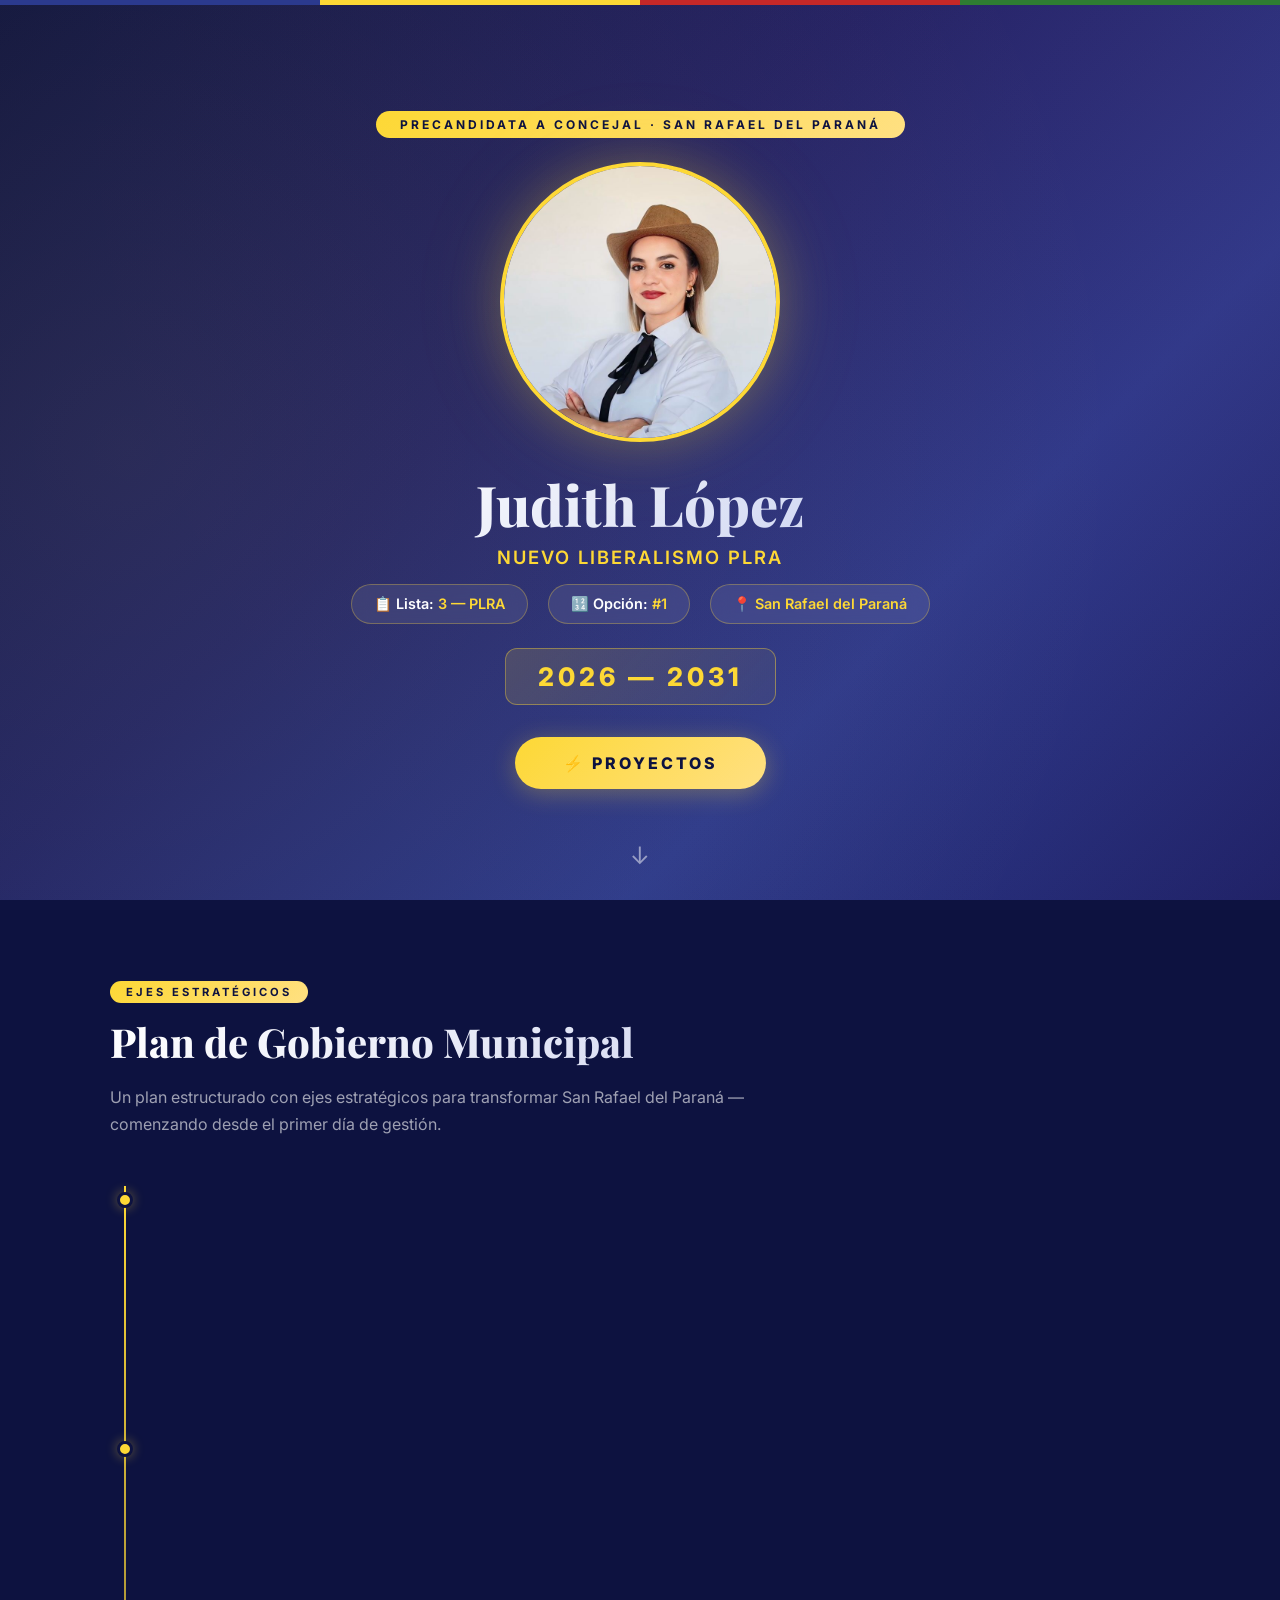
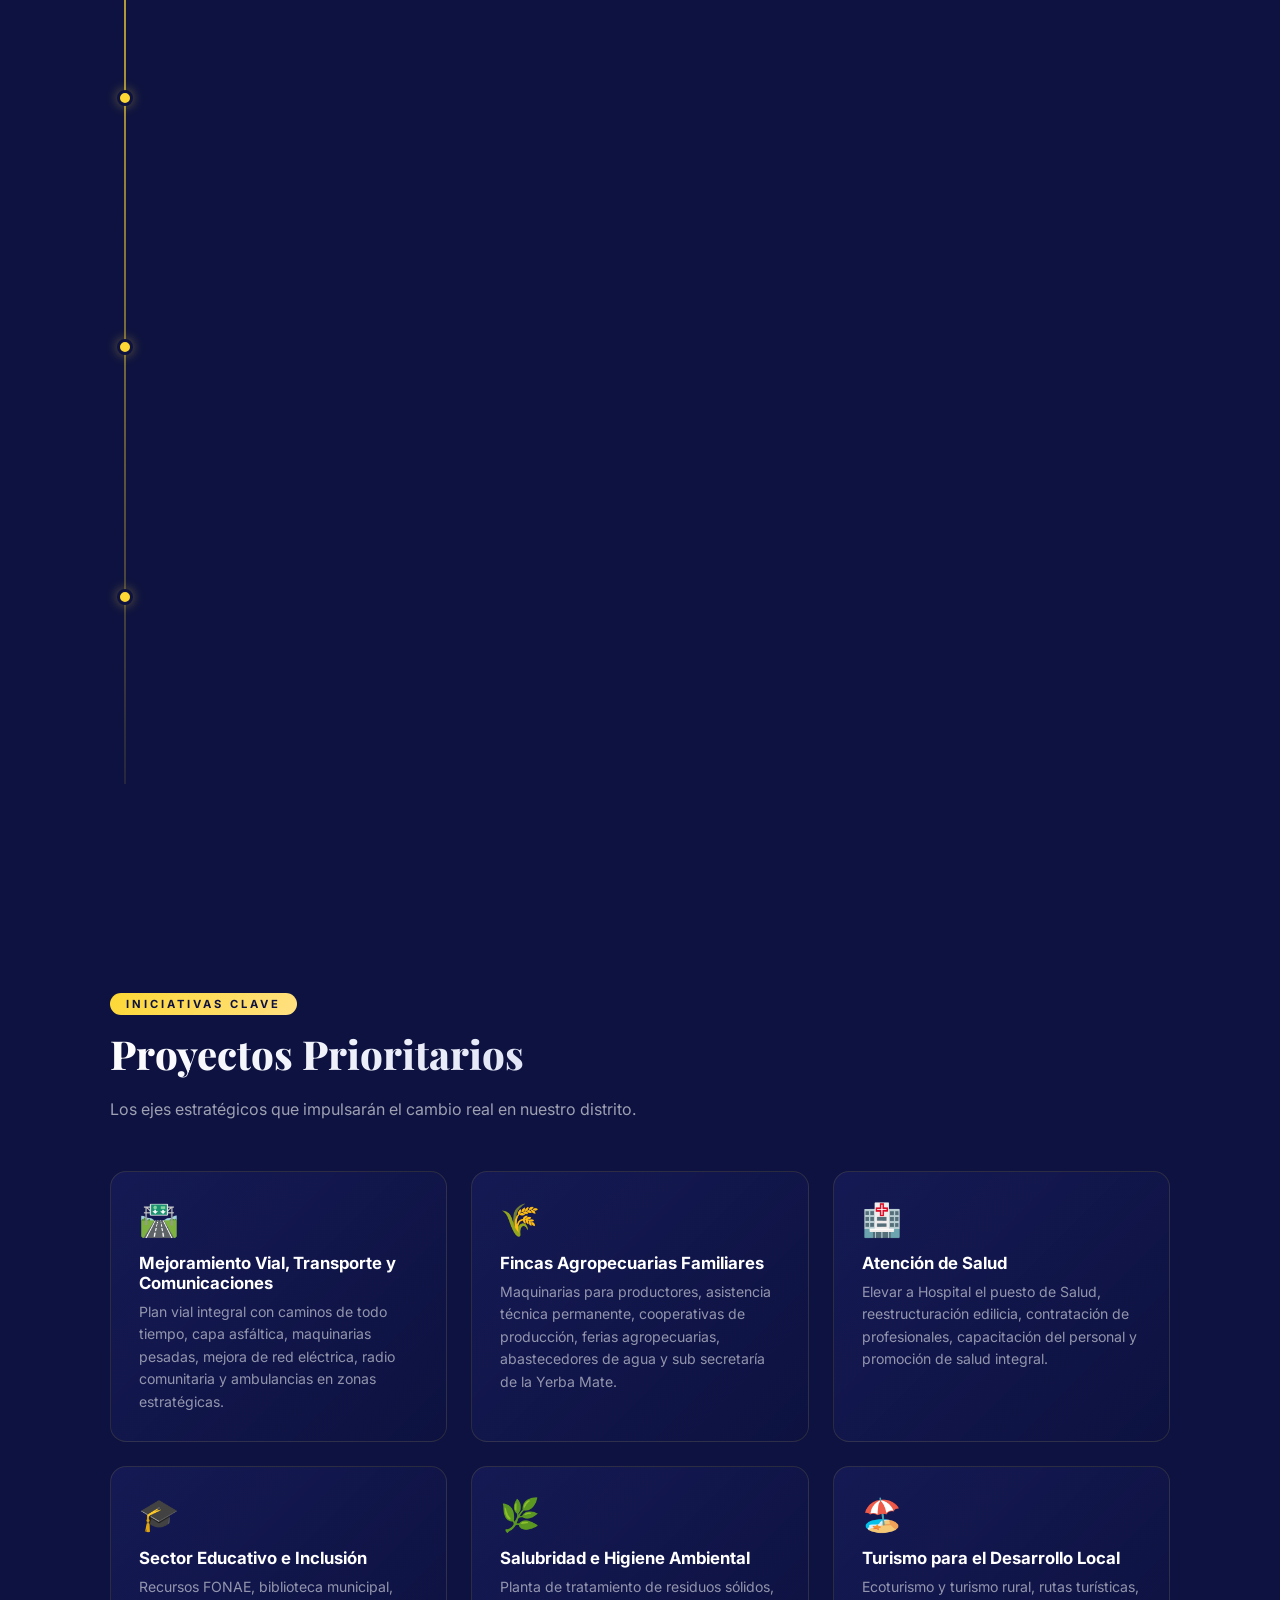
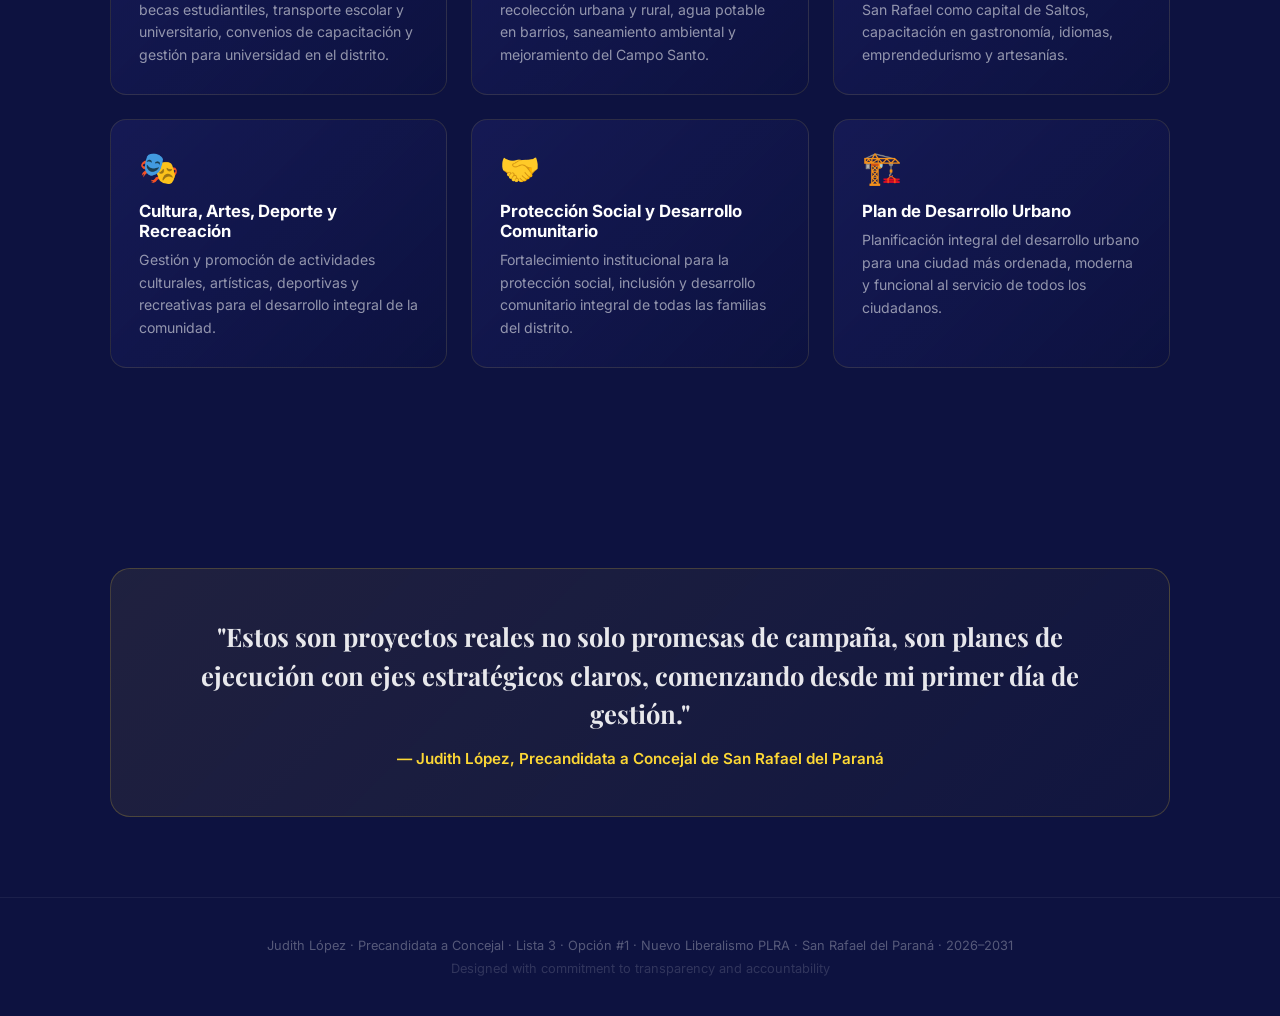
==== index.html @ f27b0828 "fix: Fix descriptions" ====
<!DOCTYPE html>
<html lang="en">
<head>
<meta charset="UTF-8">
<meta name="viewport" content="width=device-width, initial-scale=1.0">
<title>Judith López — Candidata a Concejal de San Rafael del Paraná 2026–2031</title>
<link rel="icon" href="favicon/favicon.ico" type="image/x-icon">
<link rel="stylesheet" href="styles.css">
</head>
<body>

  <!-- HERO -->
  <section class="hero">
    <div class="party-stripe"></div>
    <div class="hero-content">
      <div class="badge">Precandidata a Concejal · San Rafael del Paraná</div>
      <div class="candidate-photo"><img src="judith.jpeg" alt="Judith López"></div>
      <h1 class="candidate-name">Judith López</h1>
      <p class="candidate-role">Nuevo Liberalismo PLRA</p>

      <div class="candidate-info">
        <div class="info-chip">📋 Lista: <span>3 — PLRA</span></div>
        <div class="info-chip">🔢 Opción: <span>#1</span></div>
        <div class="info-chip">📍 <span>San Rafael del Paraná</span></div>
      </div>

      <div class="period-badge">2026 — 2031</div>
      <br>
      <a href="#projects" class="projects-btn">⚡ Proyectos</a>
    </div>
    <div class="scroll-hint">↓</div>
  </section>

  <!-- EJES ESTRATÉGICOS -->
  <section class="section" id="projects">
    <span class="section-label">Ejes Estratégicos</span>
    <h2 class="section-title">Plan de Gobierno Municipal</h2>
    <p class="section-desc">Un plan estructurado con ejes estratégicos para transformar San Rafael del Paraná — comenzando desde el primer día de gestión.</p>

    <div class="timeline">
      <!-- Eje 1 -->
      <div class="phase">
        <div class="phase-dot"></div>
        <div class="phase-card">
          <div class="phase-header">
            <div class="phase-number">01</div>
            <div class="phase-title">Infraestructura Vial y Desarrollo Urbano</div>
            <span class="phase-period">Eje 1</span>
          </div>
          <p class="phase-desc">Plan vial integral con mapeo y tramos estratégicos: caminos de todo tiempo (enripiado, empedrado y asfaltado), mantenimiento continuo y permanente. Fortalecimiento de la Dirección de Obras Públicas con maquinarias pesadas y equipamientos.</p>
          <div class="phase-projects">
            <span class="project-tag">Plan Vial</span>
            <span class="project-tag">Capa Asfáltica</span>
            <span class="project-tag">Maquinarias Pesadas</span>
            <span class="project-tag">Red Eléctrica</span>
            <span class="project-tag">Radio Comunitaria</span>
            <span class="project-tag">Ambulancias</span>
          </div>
        </div>
      </div>

      <!-- Eje 2 -->
      <div class="phase">
        <div class="phase-dot"></div>
        <div class="phase-card">
          <div class="phase-header">
            <div class="phase-number">02</div>
            <div class="phase-title">Desarrollo Agropecuario Familiar</div>
            <span class="phase-period">Eje 2</span>
          </div>
          <p class="phase-desc">Fortalecimiento de fincas agropecuarias familiares con asistencia técnica permanente por zonas, provisión de herramientas, semillas e insumos. Conformación de cooperativas de producción y comercialización de productos locales.</p>
          <div class="phase-projects">
            <span class="project-tag">Maquinarias Agrícolas</span>
            <span class="project-tag">Asistencia Técnica</span>
            <span class="project-tag">Cooperativas</span>
            <span class="project-tag">Ferias Agropecuarias</span>
            <span class="project-tag">Abastecedores de Agua</span>
            <span class="project-tag">Yerba Mate</span>
          </div>
        </div>
      </div>

      <!-- Eje 3 -->
      <div class="phase">
        <div class="phase-dot"></div>
        <div class="phase-card">
          <div class="phase-header">
            <div class="phase-number">03</div>
            <div class="phase-title">Salud y Saneamiento Ambiental</div>
            <span class="phase-period">Eje 3</span>
          </div>
          <p class="phase-desc">Elevar a categoría de Hospital el puesto de Salud, reestructuración edilicia, contratación de profesionales. Planta de tratamiento de residuos sólidos, recolección urbana y rural, agua potable en barrios y saneamiento ambiental integral.</p>
          <div class="phase-projects">
            <span class="project-tag">Hospital Distrital</span>
            <span class="project-tag">Profesionales de Salud</span>
            <span class="project-tag">Planta de Residuos</span>
            <span class="project-tag">Agua Potable</span>
            <span class="project-tag">Recolección de Residuos</span>
            <span class="project-tag">Campo Santo</span>
          </div>
        </div>
      </div>

      <!-- Eje 4 -->
      <div class="phase">
        <div class="phase-dot"></div>
        <div class="phase-card">
          <div class="phase-header">
            <div class="phase-number">04</div>
            <div class="phase-title">Educación, Cultura y Deporte</div>
            <span class="phase-period">Eje 4</span>
          </div>
          <p class="phase-desc">Optimización de recursos FONAE, creación de la primera Biblioteca Municipal, becas estudiantiles, transporte escolar y universitario. Gestión para apertura de universidad en el distrito. Promoción de cultura, artes, deporte y recreación.</p>
          <div class="phase-projects">
            <span class="project-tag">Biblioteca Municipal</span>
            <span class="project-tag">Becas Estudiantiles</span>
            <span class="project-tag">Universidad</span>
            <span class="project-tag">Transporte Escolar</span>
            <span class="project-tag">Olimpiadas</span>
            <span class="project-tag">Capacitación Docente</span>
          </div>
        </div>
      </div>

      <!-- Eje 5 -->
      <div class="phase">
        <div class="phase-dot"></div>
        <div class="phase-card">
          <div class="phase-header">
            <div class="phase-number">05</div>
            <div class="phase-title">Turismo y Protección Social</div>
            <span class="phase-period">Eje 5</span>
          </div>
          <p class="phase-desc">Promoción del ecoturismo y turismo rural, rutas turísticas distritales, declaración de San Rafael del Paraná como capital de Saltos. Fortalecimiento institucional para la protección social y el desarrollo comunitario integral.</p>
          <div class="phase-projects">
            <span class="project-tag">Ecoturismo</span>
            <span class="project-tag">Rutas Turísticas</span>
            <span class="project-tag">Capital de Saltos</span>
            <span class="project-tag">Emprendedurismo</span>
            <span class="project-tag">Protección Social</span>
            <span class="project-tag">Desarrollo Comunitario</span>
          </div>
        </div>
      </div>
    </div>
  </section>

  <!-- PROYECTOS PRIORITARIOS -->
  <section class="section">
    <span class="section-label">Iniciativas Clave</span>
    <h2 class="section-title">Proyectos Prioritarios</h2>
    <p class="section-desc">Los ejes estratégicos que impulsarán el cambio real en nuestro distrito.</p>

    <div class="projects-grid">
      <div class="project-card">
        <div class="project-icon">🛣️</div>
        <h3>Mejoramiento Vial, Transporte y Comunicaciones</h3>
        <p>Plan vial integral con caminos de todo tiempo, capa asfáltica, maquinarias pesadas, mejora de red eléctrica, radio comunitaria y ambulancias en zonas estratégicas.</p>
      </div>
      <div class="project-card">
        <div class="project-icon">🌾</div>
        <h3>Fincas Agropecuarias Familiares</h3>
        <p>Maquinarias para productores, asistencia técnica permanente, cooperativas de producción, ferias agropecuarias, abastecedores de agua y sub secretaría de la Yerba Mate.</p>
      </div>
      <div class="project-card">
        <div class="project-icon">🏥</div>
        <h3>Atención de Salud</h3>
        <p>Elevar a Hospital el puesto de Salud, reestructuración edilicia, contratación de profesionales, capacitación del personal y promoción de salud integral.</p>
      </div>
      <div class="project-card">
        <div class="project-icon">🎓</div>
        <h3>Sector Educativo e Inclusión</h3>
        <p>Recursos FONAE, biblioteca municipal, becas estudiantiles, transporte escolar y universitario, convenios de capacitación y gestión para universidad en el distrito.</p>
      </div>
      <div class="project-card">
        <div class="project-icon">🌿</div>
        <h3>Salubridad e Higiene Ambiental</h3>
        <p>Planta de tratamiento de residuos sólidos, recolección urbana y rural, agua potable en barrios, saneamiento ambiental y mejoramiento del Campo Santo.</p>
      </div>
      <div class="project-card">
        <div class="project-icon">🏖️</div>
        <h3>Turismo para el Desarrollo Local</h3>
        <p>Ecoturismo y turismo rural, rutas turísticas, San Rafael como capital de Saltos, capacitación en gastronomía, idiomas, emprendedurismo y artesanías.</p>
      </div>
      <div class="project-card">
        <div class="project-icon">🎭</div>
        <h3>Cultura, Artes, Deporte y Recreación</h3>
        <p>Gestión y promoción de actividades culturales, artísticas, deportivas y recreativas para el desarrollo integral de la comunidad.</p>
      </div>
      <div class="project-card">
        <div class="project-icon">🤝</div>
        <h3>Protección Social y Desarrollo Comunitario</h3>
        <p>Fortalecimiento institucional para la protección social, inclusión y desarrollo comunitario integral de todas las familias del distrito.</p>
      </div>
      <div class="project-card">
        <div class="project-icon">🏗️</div>
        <h3>Plan de Desarrollo Urbano</h3>
        <p>Planificación integral del desarrollo urbano para una ciudad más ordenada, moderna y funcional al servicio de todos los ciudadanos.</p>
      </div>
    </div>
  </section>

  <!-- VISION -->
  <section class="section">
    <div class="vision-box">
      <p class="quote">"Estos son proyectos reales no solo promesas de campaña, son planes de ejecución con ejes estratégicos claros, comenzando desde mi primer día de gestión."</p>
      <p class="author">— Judith López, Precandidata a Concejal de San Rafael del Paraná</p>
    </div>
  </section>

  <!-- FOOTER -->
  <div class="footer">
    <p>Judith López · Precandidata a Concejal · Lista 3 · Opción #1 · Nuevo Liberalismo PLRA · San Rafael del Paraná · 2026–2031</p>
    <p style="margin-top:8px; opacity:0.5;">Designed with commitment to transparency and accountability</p>
  </div>

  <script src="script.js"></script>
</body>
</html>
---- styles.css ----
@import url('https://fonts.googleapis.com/css2?family=Inter:wght@300;400;500;600;700;800;900&family=Playfair+Display:wght@700;800&display=swap');

* { margin: 0; padding: 0; box-sizing: border-box; }

:root {
  --primary: #2b3a8e;
  --accent: #fdd835;
  --accent2: #c62828;
  --green: #2e7d32;
  --light: #f4f6f8;
  --dark: #0d1240;
  --glass: rgba(255,255,255,0.08);
}

body {
  font-family: 'Inter', sans-serif;
  background: var(--dark);
  color: #fff;
  overflow-x: hidden;
}

/* HERO */
.hero {
  min-height: 100vh;
  background: linear-gradient(135deg, #0d1240 0%, #1e2268 40%, #2b3a8e 70%, #1e2268 100%);
  display: flex;
  flex-direction: column;
  align-items: center;
  justify-content: center;
  position: relative;
  overflow: hidden;
  padding: 40px 20px;
}

.hero::before {
  content: '';
  position: absolute;
  top: -50%;
  left: -50%;
  width: 200%;
  height: 200%;
  background: radial-gradient(circle at 30% 50%, rgba(253,216,53,0.08) 0%, transparent 50%),
              radial-gradient(circle at 70% 30%, rgba(198,40,40,0.06) 0%, transparent 50%);
  animation: heroGlow 12s ease-in-out infinite alternate;
}

@keyframes heroGlow {
  0% { transform: translate(0, 0) rotate(0deg); }
  100% { transform: translate(-3%, 3%) rotate(2deg); }
}

.hero-content {
  position: relative;
  z-index: 2;
  text-align: center;
  max-width: 800px;
}

.badge {
  display: inline-block;
  background: linear-gradient(135deg, var(--accent), #ffe082);
  color: var(--dark);
  padding: 6px 24px;
  border-radius: 50px;
  font-size: 0.75rem;
  font-weight: 700;
  letter-spacing: 3px;
  text-transform: uppercase;
  margin-bottom: 24px;
  animation: fadeInDown 0.8s ease;
}

.candidate-photo {
  width: 280px;
  height: 280px;
  border-radius: 50%;
  border: 4px solid var(--accent);
  margin: 0 auto 28px;
  background: linear-gradient(135deg, #1e2268, #2b3a8e);
  display: flex;
  align-items: center;
  justify-content: center;
  box-shadow: 0 0 50px rgba(253,216,53,0.25), 0 0 100px rgba(253,216,53,0.1);
  animation: fadeInUp 0.6s ease;
  position: relative;
  overflow: hidden;
  transition: width 0.1s ease-out, height 0.1s ease-out, box-shadow 0.1s ease-out;
  will-change: transform;
}

.candidate-photo img {
  width: 100%;
  height: 100%;
  object-fit: cover;
  object-position: center top;
}

.candidate-photo::after {
  content: '';
  position: absolute;
  inset: -2px;
  border-radius: 50%;
  border: 2px solid transparent;
  border-top-color: var(--accent);
  animation: rotateBorder 6s linear infinite;
}

@keyframes rotateBorder {
  to { transform: rotate(360deg); }
}

.candidate-name {
  font-family: 'Playfair Display', serif;
  font-size: clamp(2.2rem, 5vw, 3.5rem);
  font-weight: 800;
  background: linear-gradient(135deg, #fff, #c8d0f0);
  -webkit-background-clip: text;
  -webkit-text-fill-color: transparent;
  line-height: 1.2;
  margin-bottom: 8px;
  animation: fadeInUp 0.8s ease;
}

.candidate-role {
  font-size: 1.15rem;
  font-weight: 600;
  color: var(--accent);
  letter-spacing: 2px;
  text-transform: uppercase;
  margin-bottom: 6px;
  animation: fadeInUp 1s ease;
}

.candidate-info {
  display: flex;
  gap: 20px;
  justify-content: center;
  flex-wrap: wrap;
  margin-top: 16px;
  animation: fadeInUp 1.1s ease;
}

.info-chip {
  background: var(--glass);
  border: 1px solid rgba(253,216,53,0.3);
  padding: 10px 22px;
  border-radius: 50px;
  font-size: 0.9rem;
  font-weight: 600;
  backdrop-filter: blur(10px);
  transition: all 0.3s;
}

.info-chip:hover {
  border-color: var(--accent);
  background: rgba(253,216,53,0.12);
  transform: translateY(-2px);
}

.info-chip span {
  color: var(--accent);
}

.period-badge {
  margin-top: 24px;
  display: inline-flex;
  align-items: center;
  gap: 10px;
  background: linear-gradient(135deg, rgba(253,216,53,0.15), rgba(253,216,53,0.05));
  border: 1px solid rgba(253,216,53,0.4);
  padding: 12px 32px;
  border-radius: 12px;
  font-size: 1.6rem;
  font-weight: 800;
  letter-spacing: 4px;
  color: var(--accent);
  animation: fadeInUp 1.2s ease;
}

.projects-btn {
  margin-top: 32px;
  display: inline-flex;
  align-items: center;
  gap: 10px;
  background: linear-gradient(135deg, var(--accent), #ffe082);
  color: var(--dark);
  padding: 16px 48px;
  border-radius: 60px;
  font-size: 1rem;
  font-weight: 800;
  letter-spacing: 3px;
  text-transform: uppercase;
  text-decoration: none;
  cursor: pointer;
  border: none;
  box-shadow: 0 4px 24px rgba(253,216,53,0.3);
  transition: all 0.3s;
  animation: fadeInUp 1.4s ease;
}

.projects-btn:hover {
  transform: translateY(-3px) scale(1.03);
  box-shadow: 0 8px 40px rgba(253,216,53,0.45);
}

.party-stripe {
  position: absolute;
  top: 0;
  left: 0;
  right: 0;
  height: 5px;
  background: linear-gradient(90deg, #2b3a8e 25%, #fdd835 25%, #fdd835 50%, #c62828 50%, #c62828 75%, #2e7d32 75%);
  z-index: 10;
}

.scroll-hint {
  position: absolute;
  bottom: 30px;
  left: 50%;
  transform: translateX(-50%);
  animation: bounce 2s infinite;
  opacity: 0.5;
  font-size: 1.5rem;
}

@keyframes bounce {
  0%, 100% { transform: translateX(-50%) translateY(0); }
  50% { transform: translateX(-50%) translateY(-10px); }
}

/* SECTIONS */
.section {
  padding: 80px 20px;
  max-width: 1100px;
  margin: 0 auto;
}

.section-label {
  display: inline-block;
  background: linear-gradient(135deg, var(--accent), #ffe082);
  color: var(--dark);
  padding: 4px 16px;
  border-radius: 50px;
  font-size: 0.7rem;
  font-weight: 700;
  letter-spacing: 3px;
  text-transform: uppercase;
  margin-bottom: 12px;
}

.section-title {
  font-family: 'Playfair Display', serif;
  font-size: clamp(1.8rem, 4vw, 2.5rem);
  font-weight: 800;
  margin-bottom: 16px;
  background: linear-gradient(135deg, #fff, #b8c0e8);
  -webkit-background-clip: text;
  -webkit-text-fill-color: transparent;
}

.section-desc {
  color: rgba(255,255,255,0.6);
  font-size: 1rem;
  line-height: 1.7;
  max-width: 700px;
  margin-bottom: 48px;
}

/* TIMELINE */
.timeline {
  position: relative;
  padding-left: 40px;
}

.timeline::before {
  content: '';
  position: absolute;
  left: 14px;
  top: 0;
  bottom: 0;
  width: 2px;
  background: linear-gradient(to bottom, var(--accent), rgba(253,216,53,0.1));
}

.phase {
  position: relative;
  margin-bottom: 48px;
  opacity: 0;
  transform: translateY(30px);
}

.phase.visible {
  animation: slideIn 0.6s ease forwards;
}

@keyframes slideIn {
  to { opacity: 1; transform: translateY(0); }
}

.phase-dot {
  position: absolute;
  left: -33px;
  top: 6px;
  width: 16px;
  height: 16px;
  border-radius: 50%;
  background: var(--accent);
  border: 3px solid var(--dark);
  box-shadow: 0 0 12px rgba(253,216,53,0.4);
}

.phase-card {
  background: linear-gradient(135deg, rgba(30,34,104,0.6), rgba(30,34,104,0.2));
  border: 1px solid rgba(253,216,53,0.15);
  border-radius: 16px;
  padding: 28px;
  backdrop-filter: blur(10px);
  transition: all 0.3s;
}

.phase-card:hover {
  border-color: rgba(253,216,53,0.4);
  transform: translateX(6px);
  box-shadow: 0 8px 32px rgba(0,0,0,0.3);
}

.phase-header {
  display: flex;
  align-items: center;
  gap: 14px;
  margin-bottom: 12px;
  flex-wrap: wrap;
}

.phase-number {
  background: linear-gradient(135deg, var(--accent), #ffe082);
  color: var(--dark);
  width: 36px;
  height: 36px;
  border-radius: 10px;
  display: flex;
  align-items: center;
  justify-content: center;
  font-weight: 800;
  font-size: 0.9rem;
  flex-shrink: 0;
}

.phase-title {
  font-size: 1.2rem;
  font-weight: 700;
  flex: 1;
}

.phase-period {
  font-size: 0.75rem;
  font-weight: 600;
  color: var(--accent);
  background: rgba(253,216,53,0.1);
  padding: 4px 12px;
  border-radius: 50px;
  letter-spacing: 1px;
}

.phase-desc {
  color: rgba(255,255,255,0.65);
  font-size: 0.92rem;
  line-height: 1.7;
  margin-bottom: 16px;
}

.phase-projects {
  display: flex;
  flex-wrap: wrap;
  gap: 8px;
}

.project-tag {
  background: rgba(255,255,255,0.06);
  border: 1px solid rgba(255,255,255,0.1);
  padding: 6px 14px;
  border-radius: 8px;
  font-size: 0.8rem;
  font-weight: 500;
  color: rgba(255,255,255,0.75);
  transition: all 0.3s;
}

.project-tag:hover {
  border-color: var(--accent);
  color: var(--accent);
  background: rgba(253,216,53,0.08);
}

/* PROJECT CARDS GRID */
.projects-grid {
  display: grid;
  grid-template-columns: repeat(auto-fit, minmax(300px, 1fr));
  gap: 24px;
  margin-top: 8px;
}

.project-card {
  background: linear-gradient(135deg, rgba(30,34,104,0.5), rgba(13,18,64,0.8));
  border: 1px solid rgba(253,216,53,0.12);
  border-radius: 16px;
  padding: 28px;
  transition: all 0.3s;
  position: relative;
  overflow: hidden;
  opacity: 0;
  transform: translateY(30px);
}

.project-card.visible {
  animation: fadeInUp 0.5s ease forwards;
}

.project-card::before {
  content: '';
  position: absolute;
  top: 0;
  left: 0;
  right: 0;
  height: 3px;
  background: linear-gradient(90deg, var(--accent), transparent);
  opacity: 0;
  transition: opacity 0.3s;
}

.project-card:hover {
  border-color: rgba(253,216,53,0.35);
  transform: translateY(-4px);
  box-shadow: 0 12px 40px rgba(0,0,0,0.4);
}

.project-card:hover::before { opacity: 1; }

.project-icon {
  font-size: 2rem;
  margin-bottom: 14px;
}

.project-card h3 {
  font-size: 1.05rem;
  font-weight: 700;
  margin-bottom: 8px;
}

.project-card p {
  color: rgba(255,255,255,0.55);
  font-size: 0.88rem;
  line-height: 1.6;
}

/* VISION */
.vision-box {
  background: linear-gradient(135deg, rgba(253,216,53,0.08), rgba(253,216,53,0.02));
  border: 1px solid rgba(253,216,53,0.2);
  border-radius: 20px;
  padding: 48px;
  text-align: center;
  margin-top: 40px;
  opacity: 0;
  transform: translateY(20px);
  transition: opacity 0.6s ease, transform 0.6s ease;
}

.vision-box.visible {
  opacity: 1;
  transform: translateY(0);
}

.vision-box .quote {
  font-family: 'Playfair Display', serif;
  font-size: clamp(1.2rem, 3vw, 1.6rem);
  font-weight: 700;
  line-height: 1.5;
  color: rgba(255,255,255,0.9);
  margin-bottom: 16px;
}

.vision-box .author {
  color: var(--accent);
  font-weight: 600;
  font-size: 0.95rem;
}

/* FOOTER */
.footer {
  text-align: center;
  padding: 40px 20px;
  border-top: 1px solid rgba(255,255,255,0.06);
  color: rgba(255,255,255,0.3);
  font-size: 0.8rem;
}

.footer a {
  color: var(--accent);
  text-decoration: none;
}

/* ANIMATIONS */
@keyframes fadeInUp {
  from { opacity: 0; transform: translateY(20px); }
  to { opacity: 1; transform: translateY(0); }
}

@keyframes fadeInDown {
  from { opacity: 0; transform: translateY(-20px); }
  to { opacity: 1; transform: translateY(0); }
}

@media (max-width: 600px) {
  .section { padding: 50px 16px; }
  .phase-card { padding: 20px; }
  .vision-box { padding: 28px; }
  .candidate-photo { width: 200px; height: 200px; }
  .projects-grid { grid-template-columns: 1fr; }
}
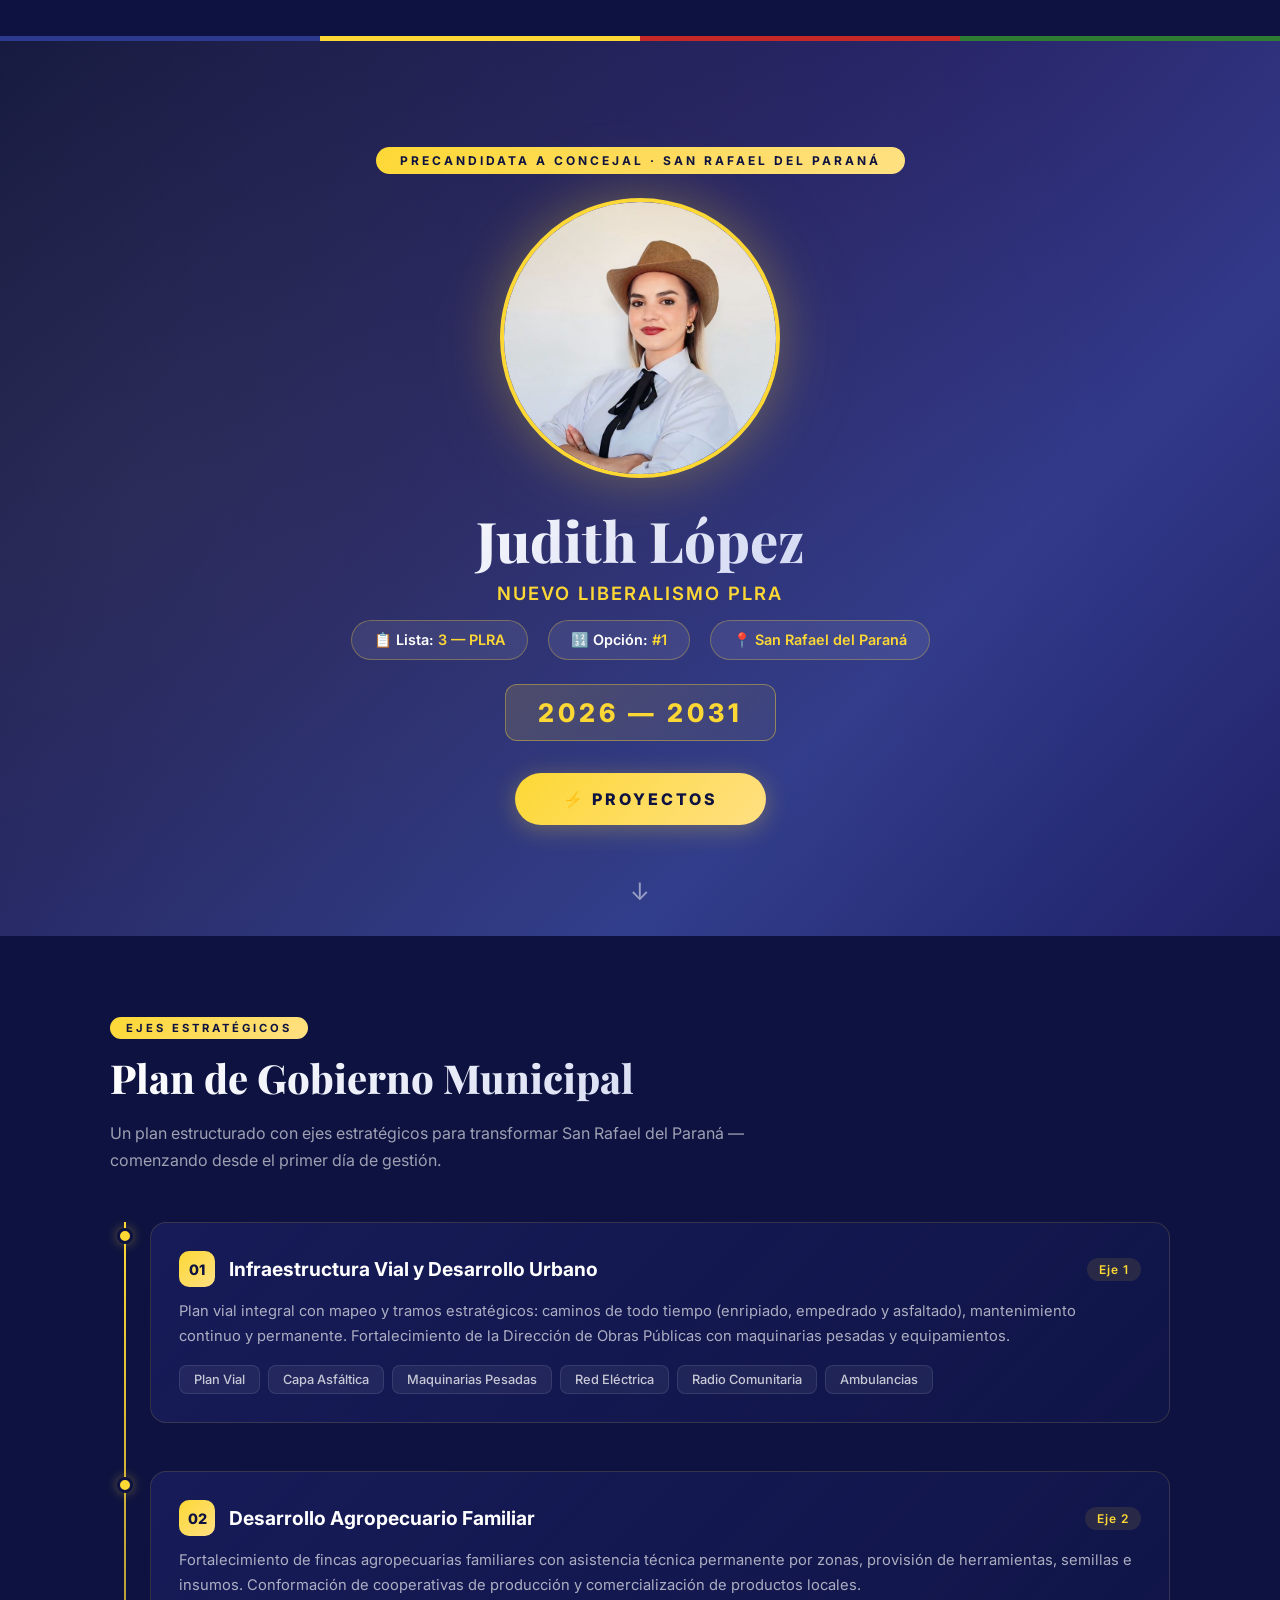
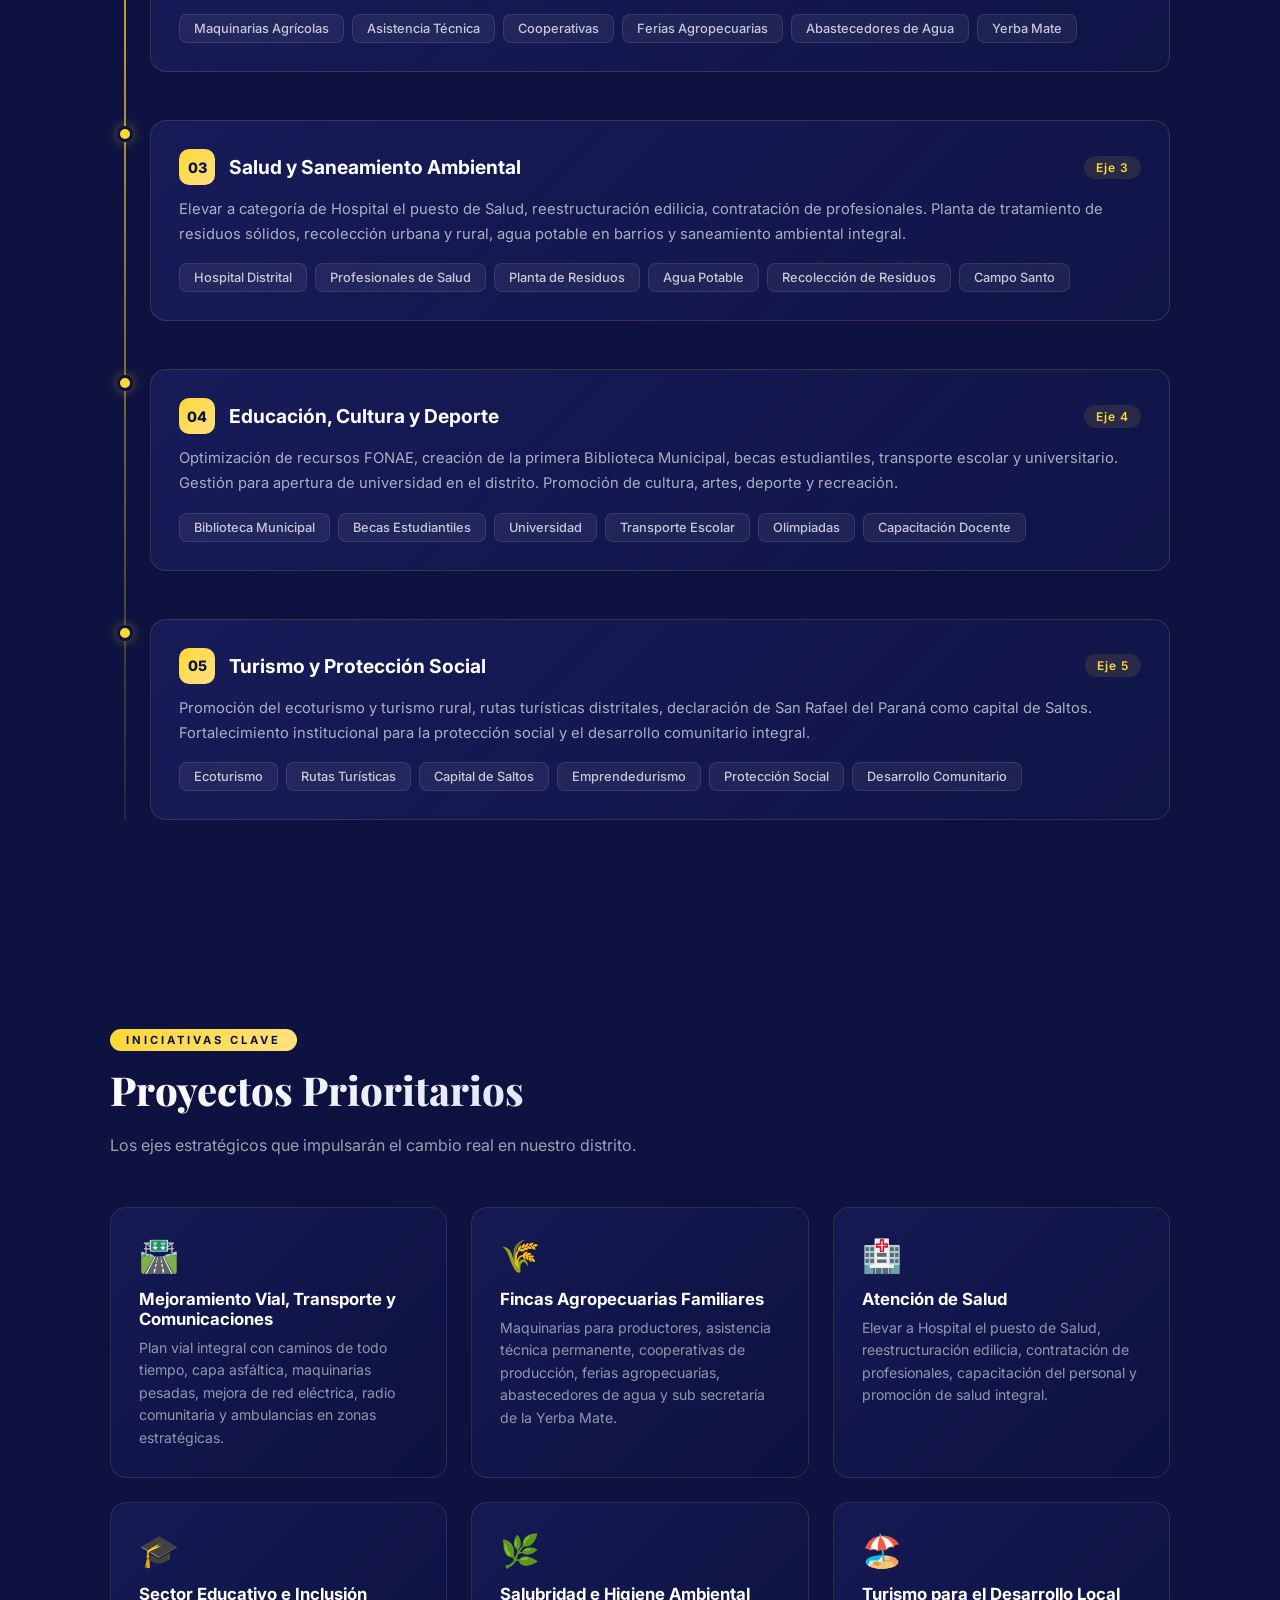
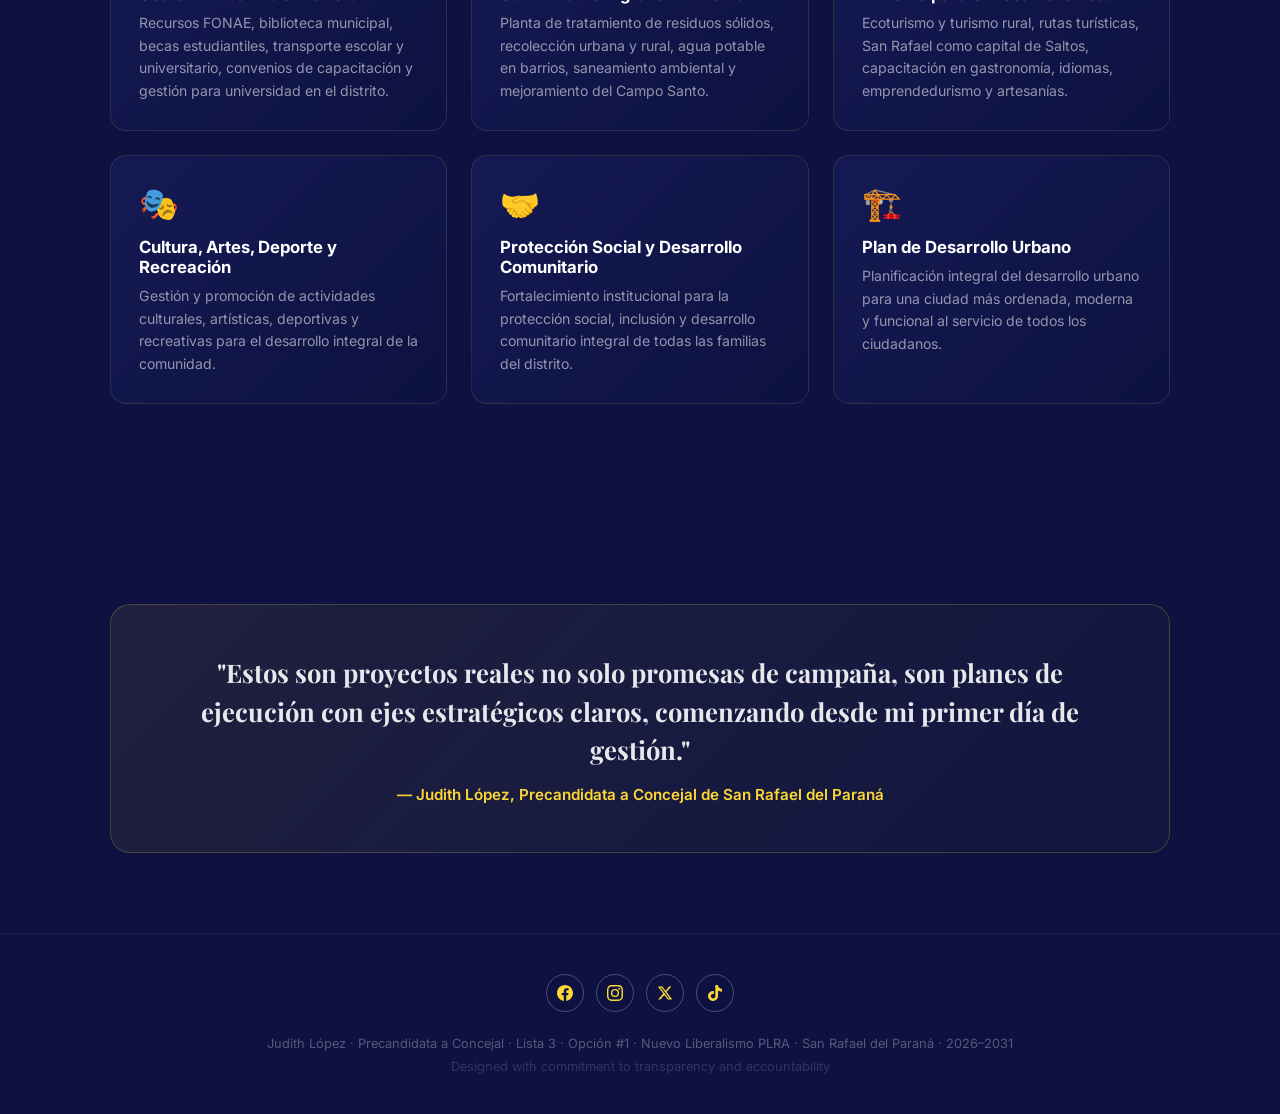
==== commit 86c026bb: "feat: Add social media links and improve the style.css" ====
--- a/index.html
+++ b/index.html
@@ -1,12 +1,14 @@
 <!DOCTYPE html>
 <html lang="en">
+
 <head>
-<meta charset="UTF-8">
-<meta name="viewport" content="width=device-width, initial-scale=1.0">
-<title>Judith López — Candidata a Concejal de San Rafael del Paraná 2026–2031</title>
-<link rel="icon" href="favicon/favicon.ico" type="image/x-icon">
-<link rel="stylesheet" href="styles.css">
+  <meta charset="UTF-8">
+  <meta name="viewport" content="width=device-width, initial-scale=1.0">
+  <title>Judith López — Candidata a Concejal de San Rafael del Paraná 2026–2031</title>
+  <link rel="icon" href="favicon/favicon.ico" type="image/x-icon">
+  <link rel="stylesheet" href="styles.css">
 </head>
+
 <body>
 
   <!-- HERO -->
@@ -35,7 +37,8 @@
   <section class="section" id="projects">
     <span class="section-label">Ejes Estratégicos</span>
     <h2 class="section-title">Plan de Gobierno Municipal</h2>
-    <p class="section-desc">Un plan estructurado con ejes estratégicos para transformar San Rafael del Paraná — comenzando desde el primer día de gestión.</p>
+    <p class="section-desc">Un plan estructurado con ejes estratégicos para transformar San Rafael del Paraná —
+      comenzando desde el primer día de gestión.</p>
 
     <div class="timeline">
       <!-- Eje 1 -->
@@ -47,7 +50,9 @@
             <div class="phase-title">Infraestructura Vial y Desarrollo Urbano</div>
             <span class="phase-period">Eje 1</span>
           </div>
-          <p class="phase-desc">Plan vial integral con mapeo y tramos estratégicos: caminos de todo tiempo (enripiado, empedrado y asfaltado), mantenimiento continuo y permanente. Fortalecimiento de la Dirección de Obras Públicas con maquinarias pesadas y equipamientos.</p>
+          <p class="phase-desc">Plan vial integral con mapeo y tramos estratégicos: caminos de todo tiempo (enripiado,
+            empedrado y asfaltado), mantenimiento continuo y permanente. Fortalecimiento de la Dirección de Obras
+            Públicas con maquinarias pesadas y equipamientos.</p>
           <div class="phase-projects">
             <span class="project-tag">Plan Vial</span>
             <span class="project-tag">Capa Asfáltica</span>
@@ -68,7 +73,9 @@
             <div class="phase-title">Desarrollo Agropecuario Familiar</div>
             <span class="phase-period">Eje 2</span>
           </div>
-          <p class="phase-desc">Fortalecimiento de fincas agropecuarias familiares con asistencia técnica permanente por zonas, provisión de herramientas, semillas e insumos. Conformación de cooperativas de producción y comercialización de productos locales.</p>
+          <p class="phase-desc">Fortalecimiento de fincas agropecuarias familiares con asistencia técnica permanente por
+            zonas, provisión de herramientas, semillas e insumos. Conformación de cooperativas de producción y
+            comercialización de productos locales.</p>
           <div class="phase-projects">
             <span class="project-tag">Maquinarias Agrícolas</span>
             <span class="project-tag">Asistencia Técnica</span>
@@ -89,7 +96,9 @@
             <div class="phase-title">Salud y Saneamiento Ambiental</div>
             <span class="phase-period">Eje 3</span>
           </div>
-          <p class="phase-desc">Elevar a categoría de Hospital el puesto de Salud, reestructuración edilicia, contratación de profesionales. Planta de tratamiento de residuos sólidos, recolección urbana y rural, agua potable en barrios y saneamiento ambiental integral.</p>
+          <p class="phase-desc">Elevar a categoría de Hospital el puesto de Salud, reestructuración edilicia,
+            contratación de profesionales. Planta de tratamiento de residuos sólidos, recolección urbana y rural, agua
+            potable en barrios y saneamiento ambiental integral.</p>
           <div class="phase-projects">
             <span class="project-tag">Hospital Distrital</span>
             <span class="project-tag">Profesionales de Salud</span>
@@ -110,7 +119,9 @@
             <div class="phase-title">Educación, Cultura y Deporte</div>
             <span class="phase-period">Eje 4</span>
           </div>
-          <p class="phase-desc">Optimización de recursos FONAE, creación de la primera Biblioteca Municipal, becas estudiantiles, transporte escolar y universitario. Gestión para apertura de universidad en el distrito. Promoción de cultura, artes, deporte y recreación.</p>
+          <p class="phase-desc">Optimización de recursos FONAE, creación de la primera Biblioteca Municipal, becas
+            estudiantiles, transporte escolar y universitario. Gestión para apertura de universidad en el distrito.
+            Promoción de cultura, artes, deporte y recreación.</p>
           <div class="phase-projects">
             <span class="project-tag">Biblioteca Municipal</span>
             <span class="project-tag">Becas Estudiantiles</span>
@@ -131,7 +142,9 @@
             <div class="phase-title">Turismo y Protección Social</div>
             <span class="phase-period">Eje 5</span>
           </div>
-          <p class="phase-desc">Promoción del ecoturismo y turismo rural, rutas turísticas distritales, declaración de San Rafael del Paraná como capital de Saltos. Fortalecimiento institucional para la protección social y el desarrollo comunitario integral.</p>
+          <p class="phase-desc">Promoción del ecoturismo y turismo rural, rutas turísticas distritales, declaración de
+            San Rafael del Paraná como capital de Saltos. Fortalecimiento institucional para la protección social y el
+            desarrollo comunitario integral.</p>
           <div class="phase-projects">
             <span class="project-tag">Ecoturismo</span>
             <span class="project-tag">Rutas Turísticas</span>
@@ -155,47 +168,56 @@
       <div class="project-card">
         <div class="project-icon">🛣️</div>
         <h3>Mejoramiento Vial, Transporte y Comunicaciones</h3>
-        <p>Plan vial integral con caminos de todo tiempo, capa asfáltica, maquinarias pesadas, mejora de red eléctrica, radio comunitaria y ambulancias en zonas estratégicas.</p>
+        <p>Plan vial integral con caminos de todo tiempo, capa asfáltica, maquinarias pesadas, mejora de red eléctrica,
+          radio comunitaria y ambulancias en zonas estratégicas.</p>
       </div>
       <div class="project-card">
         <div class="project-icon">🌾</div>
         <h3>Fincas Agropecuarias Familiares</h3>
-        <p>Maquinarias para productores, asistencia técnica permanente, cooperativas de producción, ferias agropecuarias, abastecedores de agua y sub secretaría de la Yerba Mate.</p>
+        <p>Maquinarias para productores, asistencia técnica permanente, cooperativas de producción, ferias
+          agropecuarias, abastecedores de agua y sub secretaría de la Yerba Mate.</p>
       </div>
       <div class="project-card">
         <div class="project-icon">🏥</div>
         <h3>Atención de Salud</h3>
-        <p>Elevar a Hospital el puesto de Salud, reestructuración edilicia, contratación de profesionales, capacitación del personal y promoción de salud integral.</p>
+        <p>Elevar a Hospital el puesto de Salud, reestructuración edilicia, contratación de profesionales, capacitación
+          del personal y promoción de salud integral.</p>
       </div>
       <div class="project-card">
         <div class="project-icon">🎓</div>
         <h3>Sector Educativo e Inclusión</h3>
-        <p>Recursos FONAE, biblioteca municipal, becas estudiantiles, transporte escolar y universitario, convenios de capacitación y gestión para universidad en el distrito.</p>
+        <p>Recursos FONAE, biblioteca municipal, becas estudiantiles, transporte escolar y universitario, convenios de
+          capacitación y gestión para universidad en el distrito.</p>
       </div>
       <div class="project-card">
         <div class="project-icon">🌿</div>
         <h3>Salubridad e Higiene Ambiental</h3>
-        <p>Planta de tratamiento de residuos sólidos, recolección urbana y rural, agua potable en barrios, saneamiento ambiental y mejoramiento del Campo Santo.</p>
+        <p>Planta de tratamiento de residuos sólidos, recolección urbana y rural, agua potable en barrios, saneamiento
+          ambiental y mejoramiento del Campo Santo.</p>
       </div>
       <div class="project-card">
         <div class="project-icon">🏖️</div>
         <h3>Turismo para el Desarrollo Local</h3>
-        <p>Ecoturismo y turismo rural, rutas turísticas, San Rafael como capital de Saltos, capacitación en gastronomía, idiomas, emprendedurismo y artesanías.</p>
+        <p>Ecoturismo y turismo rural, rutas turísticas, San Rafael como capital de Saltos, capacitación en gastronomía,
+          idiomas, emprendedurismo y artesanías.</p>
       </div>
       <div class="project-card">
         <div class="project-icon">🎭</div>
         <h3>Cultura, Artes, Deporte y Recreación</h3>
-        <p>Gestión y promoción de actividades culturales, artísticas, deportivas y recreativas para el desarrollo integral de la comunidad.</p>
+        <p>Gestión y promoción de actividades culturales, artísticas, deportivas y recreativas para el desarrollo
+          integral de la comunidad.</p>
       </div>
       <div class="project-card">
         <div class="project-icon">🤝</div>
         <h3>Protección Social y Desarrollo Comunitario</h3>
-        <p>Fortalecimiento institucional para la protección social, inclusión y desarrollo comunitario integral de todas las familias del distrito.</p>
+        <p>Fortalecimiento institucional para la protección social, inclusión y desarrollo comunitario integral de todas
+          las familias del distrito.</p>
       </div>
       <div class="project-card">
         <div class="project-icon">🏗️</div>
         <h3>Plan de Desarrollo Urbano</h3>
-        <p>Planificación integral del desarrollo urbano para una ciudad más ordenada, moderna y funcional al servicio de todos los ciudadanos.</p>
+        <p>Planificación integral del desarrollo urbano para una ciudad más ordenada, moderna y funcional al servicio de
+          todos los ciudadanos.</p>
       </div>
     </div>
   </section>
@@ -203,17 +225,42 @@
   <!-- VISION -->
   <section class="section">
     <div class="vision-box">
-      <p class="quote">"Estos son proyectos reales no solo promesas de campaña, son planes de ejecución con ejes estratégicos claros, comenzando desde mi primer día de gestión."</p>
+      <p class="quote">"Estos son proyectos reales no solo promesas de campaña, son planes de ejecución con ejes
+        estratégicos claros, comenzando desde mi primer día de gestión."</p>
       <p class="author">— Judith López, Precandidata a Concejal de San Rafael del Paraná</p>
     </div>
   </section>
 
   <!-- FOOTER -->
   <div class="footer">
-    <p>Judith López · Precandidata a Concejal · Lista 3 · Opción #1 · Nuevo Liberalismo PLRA · San Rafael del Paraná · 2026–2031</p>
+    <div class="social-links">
+      <a href="#" class="social-links__icon" aria-label="Facebook">
+        <svg viewBox="0 0 24 24" fill="currentColor">
+          <path d="M24 12.073c0-6.627-5.373-12-12-12s-12 5.373-12 12c0 5.99 4.388 10.954 10.125 11.854v-8.385H7.078v-3.47h3.047V9.43c0-3.007 1.792-4.669 4.533-4.669 1.312 0 2.686.235 2.686.235v2.953H15.83c-1.491 0-1.956.925-1.956 1.874v2.25h3.328l-.532 3.47h-2.796v8.385C19.612 23.027 24 18.062 24 12.073z" />
+        </svg>
+      </a>
+      <a href="https://www.instagram.com/judith.lopez.vega" target="_blank" class="social-links__icon" aria-label="Instagram">
+        <svg viewBox="0 0 24 24" fill="currentColor">
+          <path d="M12 2.163c3.204 0 3.584.012 4.85.07 3.252.148 4.771 1.691 4.919 4.919.058 1.265.069 1.645.069 4.849 0 3.205-.012 3.584-.069 4.849-.149 3.225-1.664 4.771-4.919 4.919-1.266.058-1.644.07-4.85.07-3.204 0-3.584-.012-4.849-.07-3.26-.149-4.771-1.699-4.919-4.92-.058-1.265-.07-1.644-.07-4.849 0-3.204.013-3.583.07-4.849.149-3.227 1.664-4.771 4.919-4.919 1.266-.057 1.645-.069 4.849-.069zM12 0C8.741 0 8.333.014 7.053.072 2.695.272.273 2.69.073 7.052.014 8.333 0 8.741 0 12c0 3.259.014 3.668.072 4.948.2 4.358 2.618 6.78 6.98 6.98C8.333 23.986 8.741 24 12 24c3.259 0 3.668-.014 4.948-.072 4.354-.2 6.782-2.618 6.979-6.98.059-1.28.073-1.689.073-4.948 0-3.259-.014-3.667-.072-4.947-.196-4.354-2.617-6.78-6.979-6.98C15.668.014 15.259 0 12 0zm0 5.838a6.162 6.162 0 100 12.324 6.162 6.162 0 000-12.324zM12 16a4 4 0 110-8 4 4 0 010 8zm6.406-11.845a1.44 1.44 0 100 2.881 1.44 1.44 0 000-2.881z" />
+        </svg>
+      </a>
+      <a href="#" class="social-links__icon" aria-label="X / Twitter">
+        <svg viewBox="0 0 24 24" fill="currentColor">
+          <path d="M18.244 2.25h3.308l-7.227 8.26 8.502 11.24H16.17l-5.214-6.817L4.99 21.75H1.68l7.73-8.835L1.254 2.25H8.08l4.713 6.231zm-1.161 17.52h1.833L7.084 4.126H5.117z" />
+        </svg>
+      </a>
+      <a href="#" class="social-links__icon" aria-label="TikTok">
+        <svg viewBox="0 0 24 24" fill="currentColor">
+          <path d="M12.525.02c1.31-.02 2.61-.01 3.91-.02.08 1.53.63 3.09 1.75 4.17 1.12 1.11 2.7 1.62 4.24 1.79v4.03c-1.44-.05-2.89-.35-4.2-.97-.57-.26-1.1-.59-1.62-.93-.01 2.92.01 5.84-.02 8.75-.08 1.4-.54 2.79-1.35 3.94-1.31 1.92-3.58 3.17-5.91 3.21-1.43.08-2.86-.31-4.08-1.03-2.02-1.19-3.44-3.37-3.65-5.71-.02-.5-.03-1-.01-1.49.18-1.9 1.12-3.72 2.58-4.96 1.66-1.44 3.98-2.13 6.15-1.72.02 1.48-.04 2.96-.04 4.44-.99-.32-2.15-.23-3.02.37-.63.41-1.11 1.04-1.36 1.75-.21.51-.15 1.07-.14 1.61.24 1.64 1.82 3.02 3.5 2.87 1.12-.01 2.19-.66 2.77-1.61.19-.33.4-.67.41-1.06.1-1.79.06-3.57.07-5.36.01-4.03-.01-8.05.02-12.07z" />
+        </svg>
+      </a>
+    </div>
+    <p>Judith López · Precandidata a Concejal · Lista 3 · Opción #1 · Nuevo Liberalismo PLRA · San Rafael del Paraná ·
+      2026–2031</p>
     <p style="margin-top:8px; opacity:0.5;">Designed with commitment to transparency and accountability</p>
   </div>
 
   <script src="script.js"></script>
 </body>
-</html>
+
+</html>
--- a/styles.css
+++ b/styles.css
@@ -1,6 +1,10 @@
 @import url('https://fonts.googleapis.com/css2?family=Inter:wght@300;400;500;600;700;800;900&family=Playfair+Display:wght@700;800&display=swap');
 
-* { margin: 0; padding: 0; box-sizing: border-box; }
+* {
+  margin: 0;
+  padding: 0;
+  box-sizing: border-box;
+}
 
 :root {
   --primary: #2b3a8e;
@@ -9,7 +13,7 @@
   --green: #2e7d32;
   --light: #f4f6f8;
   --dark: #0d1240;
-  --glass: rgba(255,255,255,0.08);
+  --glass: rgba(255, 255, 255, 0.08);
 }
 
 body {
@@ -39,14 +43,19 @@
   left: -50%;
   width: 200%;
   height: 200%;
-  background: radial-gradient(circle at 30% 50%, rgba(253,216,53,0.08) 0%, transparent 50%),
-              radial-gradient(circle at 70% 30%, rgba(198,40,40,0.06) 0%, transparent 50%);
+  background: radial-gradient(circle at 30% 50%, rgba(253, 216, 53, 0.08) 0%, transparent 50%),
+    radial-gradient(circle at 70% 30%, rgba(198, 40, 40, 0.06) 0%, transparent 50%);
   animation: heroGlow 12s ease-in-out infinite alternate;
 }
 
 @keyframes heroGlow {
-  0% { transform: translate(0, 0) rotate(0deg); }
-  100% { transform: translate(-3%, 3%) rotate(2deg); }
+  0% {
+    transform: translate(0, 0) rotate(0deg);
+  }
+
+  100% {
+    transform: translate(-3%, 3%) rotate(2deg);
+  }
 }
 
 .hero-content {
@@ -80,7 +89,7 @@
   display: flex;
   align-items: center;
   justify-content: center;
-  box-shadow: 0 0 50px rgba(253,216,53,0.25), 0 0 100px rgba(253,216,53,0.1);
+  box-shadow: 0 0 50px rgba(253, 216, 53, 0.25), 0 0 100px rgba(253, 216, 53, 0.1);
   animation: fadeInUp 0.6s ease;
   position: relative;
   overflow: hidden;
@@ -106,7 +115,9 @@
 }
 
 @keyframes rotateBorder {
-  to { transform: rotate(360deg); }
+  to {
+    transform: rotate(360deg);
+  }
 }
 
 .candidate-name {
@@ -142,7 +153,7 @@
 
 .info-chip {
   background: var(--glass);
-  border: 1px solid rgba(253,216,53,0.3);
+  border: 1px solid rgba(253, 216, 53, 0.3);
   padding: 10px 22px;
   border-radius: 50px;
   font-size: 0.9rem;
@@ -153,7 +164,7 @@
 
 .info-chip:hover {
   border-color: var(--accent);
-  background: rgba(253,216,53,0.12);
+  background: rgba(253, 216, 53, 0.12);
   transform: translateY(-2px);
 }
 
@@ -166,8 +177,8 @@
   display: inline-flex;
   align-items: center;
   gap: 10px;
-  background: linear-gradient(135deg, rgba(253,216,53,0.15), rgba(253,216,53,0.05));
-  border: 1px solid rgba(253,216,53,0.4);
+  background: linear-gradient(135deg, rgba(253, 216, 53, 0.15), rgba(253, 216, 53, 0.05));
+  border: 1px solid rgba(253, 216, 53, 0.4);
   padding: 12px 32px;
   border-radius: 12px;
   font-size: 1.6rem;
@@ -193,14 +204,14 @@
   text-decoration: none;
   cursor: pointer;
   border: none;
-  box-shadow: 0 4px 24px rgba(253,216,53,0.3);
+  box-shadow: 0 4px 24px rgba(253, 216, 53, 0.3);
   transition: all 0.3s;
   animation: fadeInUp 1.4s ease;
 }
 
 .projects-btn:hover {
   transform: translateY(-3px) scale(1.03);
-  box-shadow: 0 8px 40px rgba(253,216,53,0.45);
+  box-shadow: 0 8px 40px rgba(253, 216, 53, 0.45);
 }
 
 .party-stripe {
@@ -224,8 +235,15 @@
 }
 
 @keyframes bounce {
-  0%, 100% { transform: translateX(-50%) translateY(0); }
-  50% { transform: translateX(-50%) translateY(-10px); }
+
+  0%,
+  100% {
+    transform: translateX(-50%) translateY(0);
+  }
+
+  50% {
+    transform: translateX(-50%) translateY(-10px);
+  }
 }
 
 /* SECTIONS */
@@ -259,7 +277,7 @@
 }
 
 .section-desc {
-  color: rgba(255,255,255,0.6);
+  color: rgba(255, 255, 255, 0.6);
   font-size: 1rem;
   line-height: 1.7;
   max-width: 700px;
@@ -279,7 +297,7 @@
   top: 0;
   bottom: 0;
   width: 2px;
-  background: linear-gradient(to bottom, var(--accent), rgba(253,216,53,0.1));
+  background: linear-gradient(to bottom, var(--accent), rgba(253, 216, 53, 0.1));
 }
 
 .phase {
@@ -294,7 +312,10 @@
 }
 
 @keyframes slideIn {
-  to { opacity: 1; transform: translateY(0); }
+  to {
+    opacity: 1;
+    transform: translateY(0);
+  }
 }
 
 .phase-dot {
@@ -306,12 +327,12 @@
   border-radius: 50%;
   background: var(--accent);
   border: 3px solid var(--dark);
-  box-shadow: 0 0 12px rgba(253,216,53,0.4);
+  box-shadow: 0 0 12px rgba(253, 216, 53, 0.4);
 }
 
 .phase-card {
-  background: linear-gradient(135deg, rgba(30,34,104,0.6), rgba(30,34,104,0.2));
-  border: 1px solid rgba(253,216,53,0.15);
+  background: linear-gradient(135deg, rgba(30, 34, 104, 0.6), rgba(30, 34, 104, 0.2));
+  border: 1px solid rgba(253, 216, 53, 0.15);
   border-radius: 16px;
   padding: 28px;
   backdrop-filter: blur(10px);
@@ -319,9 +340,9 @@
 }
 
 .phase-card:hover {
-  border-color: rgba(253,216,53,0.4);
+  border-color: rgba(253, 216, 53, 0.4);
   transform: translateX(6px);
-  box-shadow: 0 8px 32px rgba(0,0,0,0.3);
+  box-shadow: 0 8px 32px rgba(0, 0, 0, 0.3);
 }
 
 .phase-header {
@@ -356,14 +377,14 @@
   font-size: 0.75rem;
   font-weight: 600;
   color: var(--accent);
-  background: rgba(253,216,53,0.1);
+  background: rgba(253, 216, 53, 0.1);
   padding: 4px 12px;
   border-radius: 50px;
   letter-spacing: 1px;
 }
 
 .phase-desc {
-  color: rgba(255,255,255,0.65);
+  color: rgba(255, 255, 255, 0.65);
   font-size: 0.92rem;
   line-height: 1.7;
   margin-bottom: 16px;
@@ -376,20 +397,20 @@
 }
 
 .project-tag {
-  background: rgba(255,255,255,0.06);
-  border: 1px solid rgba(255,255,255,0.1);
+  background: rgba(255, 255, 255, 0.06);
+  border: 1px solid rgba(255, 255, 255, 0.1);
   padding: 6px 14px;
   border-radius: 8px;
   font-size: 0.8rem;
   font-weight: 500;
-  color: rgba(255,255,255,0.75);
+  color: rgba(255, 255, 255, 0.75);
   transition: all 0.3s;
 }
 
 .project-tag:hover {
   border-color: var(--accent);
   color: var(--accent);
-  background: rgba(253,216,53,0.08);
+  background: rgba(253, 216, 53, 0.08);
 }
 
 /* PROJECT CARDS GRID */
@@ -401,8 +422,8 @@
 }
 
 .project-card {
-  background: linear-gradient(135deg, rgba(30,34,104,0.5), rgba(13,18,64,0.8));
-  border: 1px solid rgba(253,216,53,0.12);
+  background: linear-gradient(135deg, rgba(30, 34, 104, 0.5), rgba(13, 18, 64, 0.8));
+  border: 1px solid rgba(253, 216, 53, 0.12);
   border-radius: 16px;
   padding: 28px;
   transition: all 0.3s;
@@ -429,12 +450,14 @@
 }
 
 .project-card:hover {
-  border-color: rgba(253,216,53,0.35);
+  border-color: rgba(253, 216, 53, 0.35);
   transform: translateY(-4px);
-  box-shadow: 0 12px 40px rgba(0,0,0,0.4);
-}
-
-.project-card:hover::before { opacity: 1; }
+  box-shadow: 0 12px 40px rgba(0, 0, 0, 0.4);
+}
+
+.project-card:hover::before {
+  opacity: 1;
+}
 
 .project-icon {
   font-size: 2rem;
@@ -448,15 +471,15 @@
 }
 
 .project-card p {
-  color: rgba(255,255,255,0.55);
+  color: rgba(255, 255, 255, 0.55);
   font-size: 0.88rem;
   line-height: 1.6;
 }
 
 /* VISION */
 .vision-box {
-  background: linear-gradient(135deg, rgba(253,216,53,0.08), rgba(253,216,53,0.02));
-  border: 1px solid rgba(253,216,53,0.2);
+  background: linear-gradient(135deg, rgba(253, 216, 53, 0.08), rgba(253, 216, 53, 0.02));
+  border: 1px solid rgba(253, 216, 53, 0.2);
   border-radius: 20px;
   padding: 48px;
   text-align: center;
@@ -476,7 +499,7 @@
   font-size: clamp(1.2rem, 3vw, 1.6rem);
   font-weight: 700;
   line-height: 1.5;
-  color: rgba(255,255,255,0.9);
+  color: rgba(255, 255, 255, 0.9);
   margin-bottom: 16px;
 }
 
@@ -490,8 +513,8 @@
 .footer {
   text-align: center;
   padding: 40px 20px;
-  border-top: 1px solid rgba(255,255,255,0.06);
-  color: rgba(255,255,255,0.3);
+  border-top: 1px solid rgba(255, 255, 255, 0.06);
+  color: rgba(255, 255, 255, 0.3);
   font-size: 0.8rem;
 }
 
@@ -502,19 +525,188 @@
 
 /* ANIMATIONS */
 @keyframes fadeInUp {
-  from { opacity: 0; transform: translateY(20px); }
-  to { opacity: 1; transform: translateY(0); }
+  from {
+    opacity: 0;
+    transform: translateY(20px);
+  }
+
+  to {
+    opacity: 1;
+    transform: translateY(0);
+  }
 }
 
 @keyframes fadeInDown {
-  from { opacity: 0; transform: translateY(-20px); }
-  to { opacity: 1; transform: translateY(0); }
+  from {
+    opacity: 0;
+    transform: translateY(-20px);
+  }
+
+  to {
+    opacity: 1;
+    transform: translateY(0);
+  }
 }
 
 @media (max-width: 600px) {
-  .section { padding: 50px 16px; }
-  .phase-card { padding: 20px; }
-  .vision-box { padding: 28px; }
-  .candidate-photo { width: 200px; height: 200px; }
-  .projects-grid { grid-template-columns: 1fr; }
-}
+  .section {
+    padding: 50px 16px;
+  }
+
+  .phase-card {
+    padding: 20px;
+  }
+
+  .vision-box {
+    padding: 28px;
+  }
+
+  .candidate-photo {
+    width: 200px;
+    height: 200px;
+  }
+
+  .projects-grid {
+    grid-template-columns: 1fr;
+  }
+}
+
+.mock-banner {
+  position: fixed;
+  top: 0;
+  left: 0;
+  right: 0;
+  z-index: 9999;
+  background: #e74c3c;
+  color: #fff;
+  text-align: center;
+  padding: 8px;
+  font-weight: bold;
+  font-size: 14px;
+  letter-spacing: 1px;
+}
+
+body {
+  padding-top: 36px;
+}
+
+.add-btn {
+  display: block;
+  margin: 24px auto 0;
+  padding: 12px 28px;
+  background: rgba(74, 144, 217, 0.15);
+  color: #4a90d9;
+  border: 2px dashed #4a90d9;
+  border-radius: 12px;
+  font-size: 16px;
+  font-weight: 600;
+  cursor: pointer;
+  transition: all 0.2s;
+}
+
+.add-btn:hover {
+  background: rgba(74, 144, 217, 0.25);
+}
+
+.candidate-photo {
+  position: relative;
+  cursor: pointer;
+}
+
+.candidate-photo::after {
+  background: rgba(72, 71, 71, 0.7);
+  color: #fff;
+  padding: 4px 12px;
+  font-size: 12px;
+  opacity: 0;
+  transition: opacity 0.2s;
+  pointer-events: none;
+  white-space: nowrap;
+}
+
+.candidate-photo:hover::after {
+  opacity: 1;
+}
+
+#imageUpload {
+  display: none;
+}
+
+.social-links {
+  display: flex;
+  justify-content: center;
+  gap: 0.75rem;
+  margin-bottom: 1.5rem;
+}
+
+.social-links__icon {
+  display: flex;
+  align-items: center;
+  justify-content: center;
+  width: 38px;
+  height: 38px;
+  border-radius: 50%;
+  border: 1.5px solid rgba(255, 255, 255, 0.25);
+  color: rgba(255, 255, 255, 0.5);
+  text-decoration: none;
+  transition: all 0.3s;
+}
+
+.social-links__icon svg {
+  width: 16px;
+  height: 16px;
+}
+
+.social-links__icon:hover {
+  background: var(--accent);
+  border-color: var(--accent);
+  color: var(--dark);
+  transform: translateY(-2px);
+}
+
+.save-pdf-btn {
+  position: fixed;
+  bottom: 24px;
+  right: 24px;
+  z-index: 9999;
+  padding: 12px 24px;
+  background: #2ecc71;
+  color: #fff;
+  border: none;
+  border-radius: 12px;
+  font-size: 15px;
+  font-weight: 700;
+  cursor: pointer;
+  box-shadow: 0 4px 16px rgba(46, 204, 113, 0.4);
+  transition: all 0.2s;
+}
+
+.save-pdf-btn:hover {
+  background: #27ae60;
+  box-shadow: 0 6px 20px rgba(46, 204, 113, 0.5);
+  transform: translateY(-1px);
+}
+
+@media print {
+
+  .mock-banner,
+  .save-pdf-btn,
+  .add-btn,
+  #imageUpload {
+    display: none !important;
+  }
+
+  body {
+    padding-top: 0 !important;
+  }
+
+  [contenteditable] {
+    outline: none !important;
+  }
+
+  .hero,
+  .section,
+  .footer {
+    break-inside: avoid;
+  }
+}
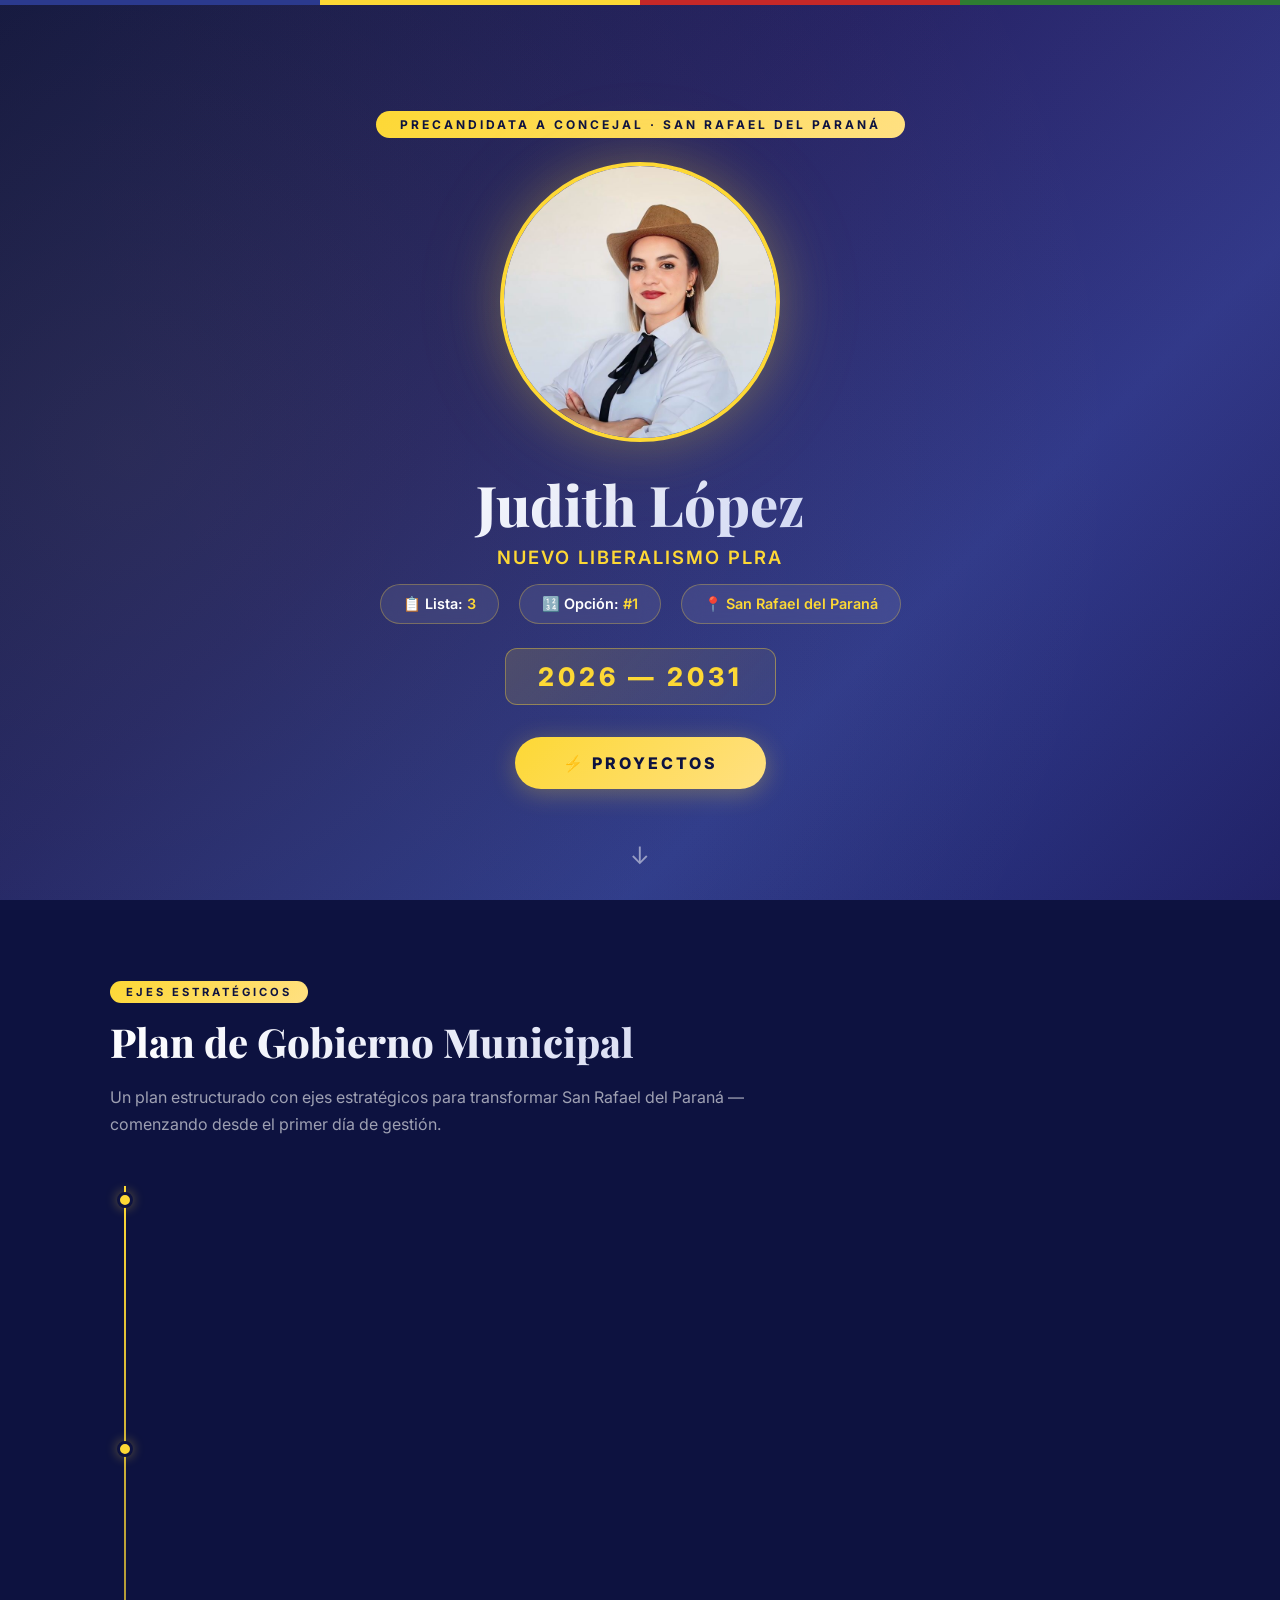
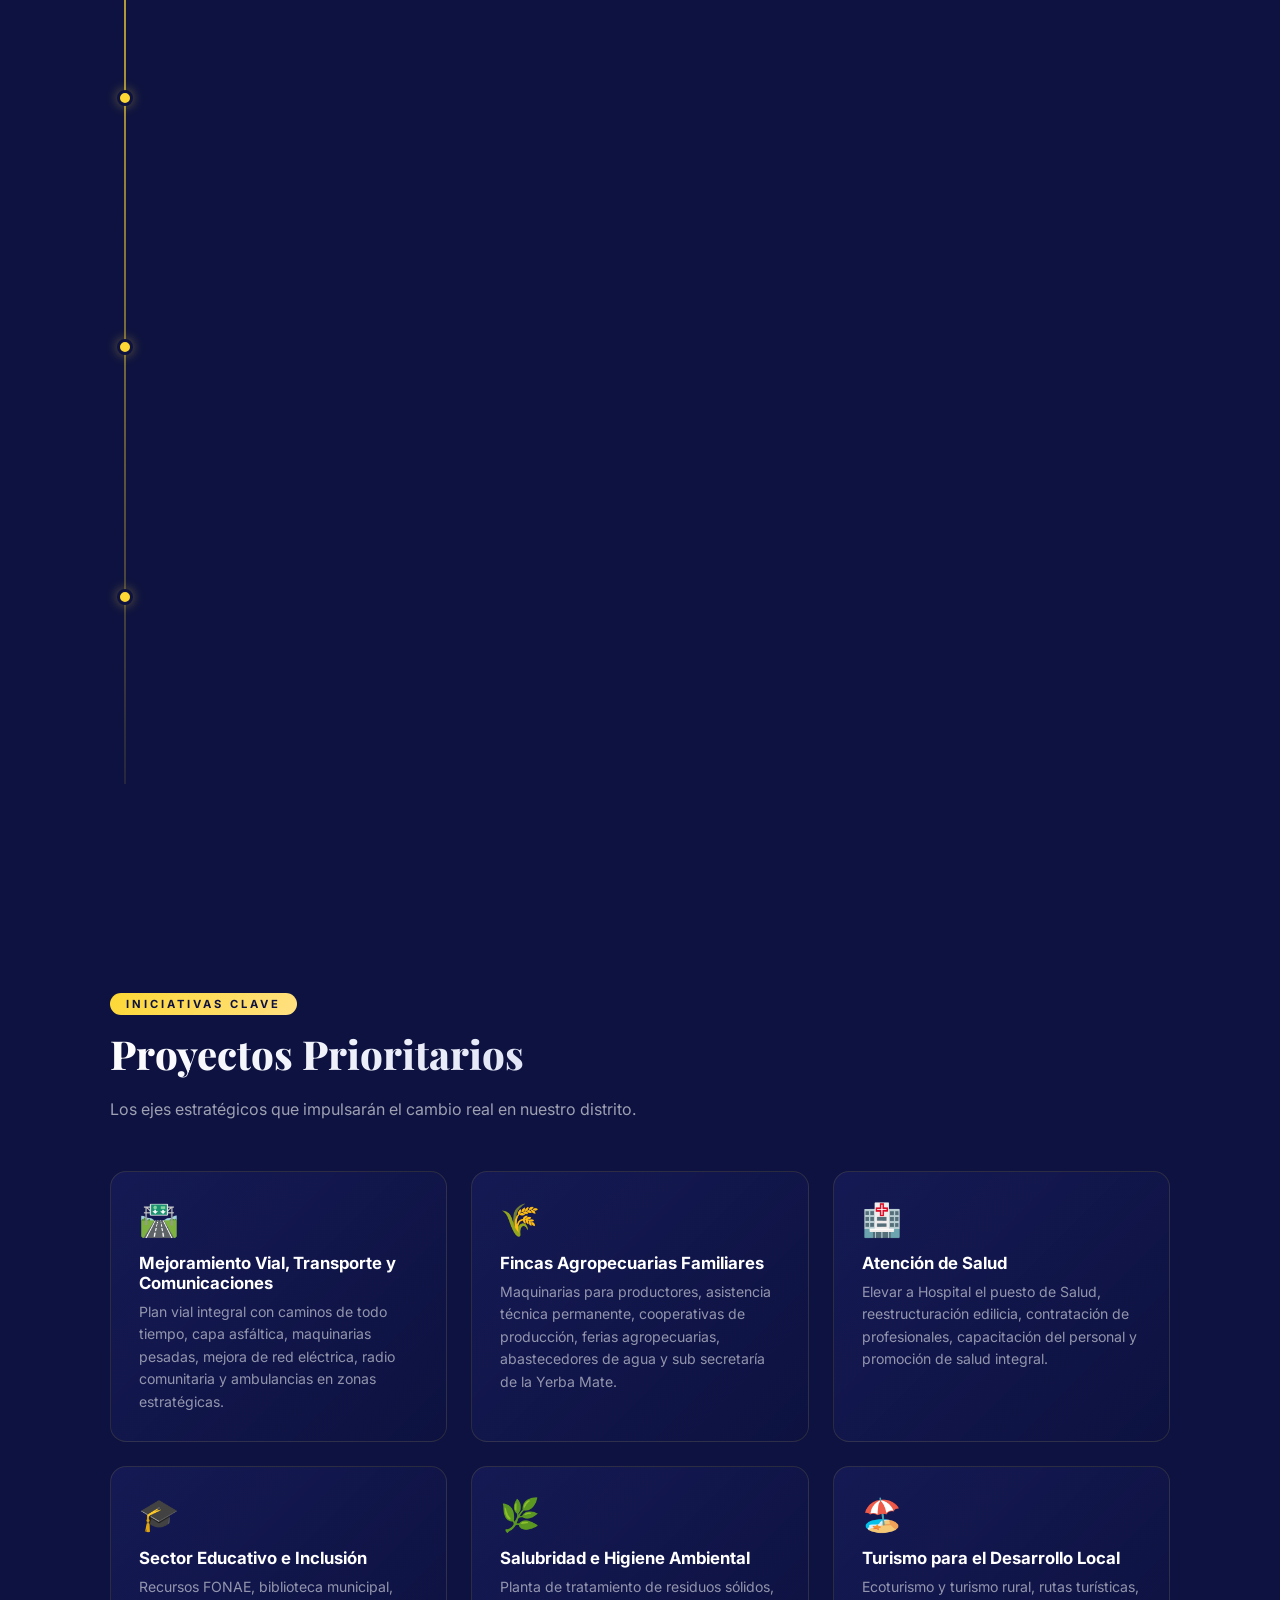
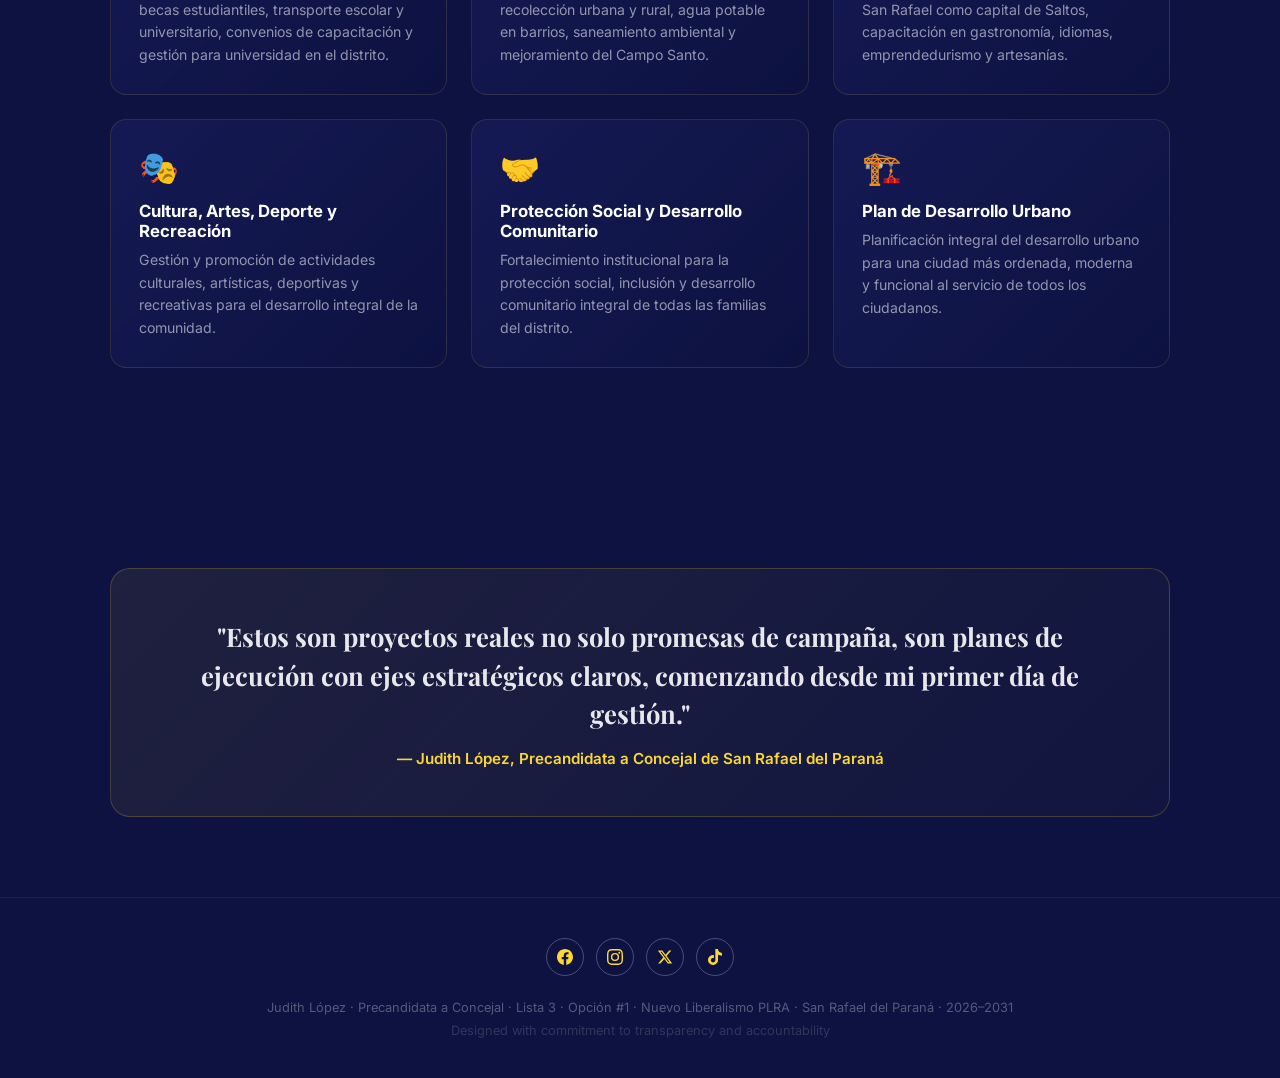
==== commit a7eef979: "fix: remove plra" ====
--- a/index.html
+++ b/index.html
@@ -21,7 +21,7 @@
       <p class="candidate-role">Nuevo Liberalismo PLRA</p>
 
       <div class="candidate-info">
-        <div class="info-chip">📋 Lista: <span>3 — PLRA</span></div>
+        <div class="info-chip">📋 Lista: <span>3</span></div>
         <div class="info-chip">🔢 Opción: <span>#1</span></div>
         <div class="info-chip">📍 <span>San Rafael del Paraná</span></div>
       </div>
--- a/styles.css
+++ b/styles.css
@@ -586,10 +586,6 @@
   letter-spacing: 1px;
 }
 
-body {
-  padding-top: 36px;
-}
-
 .add-btn {
   display: block;
   margin: 24px auto 0;
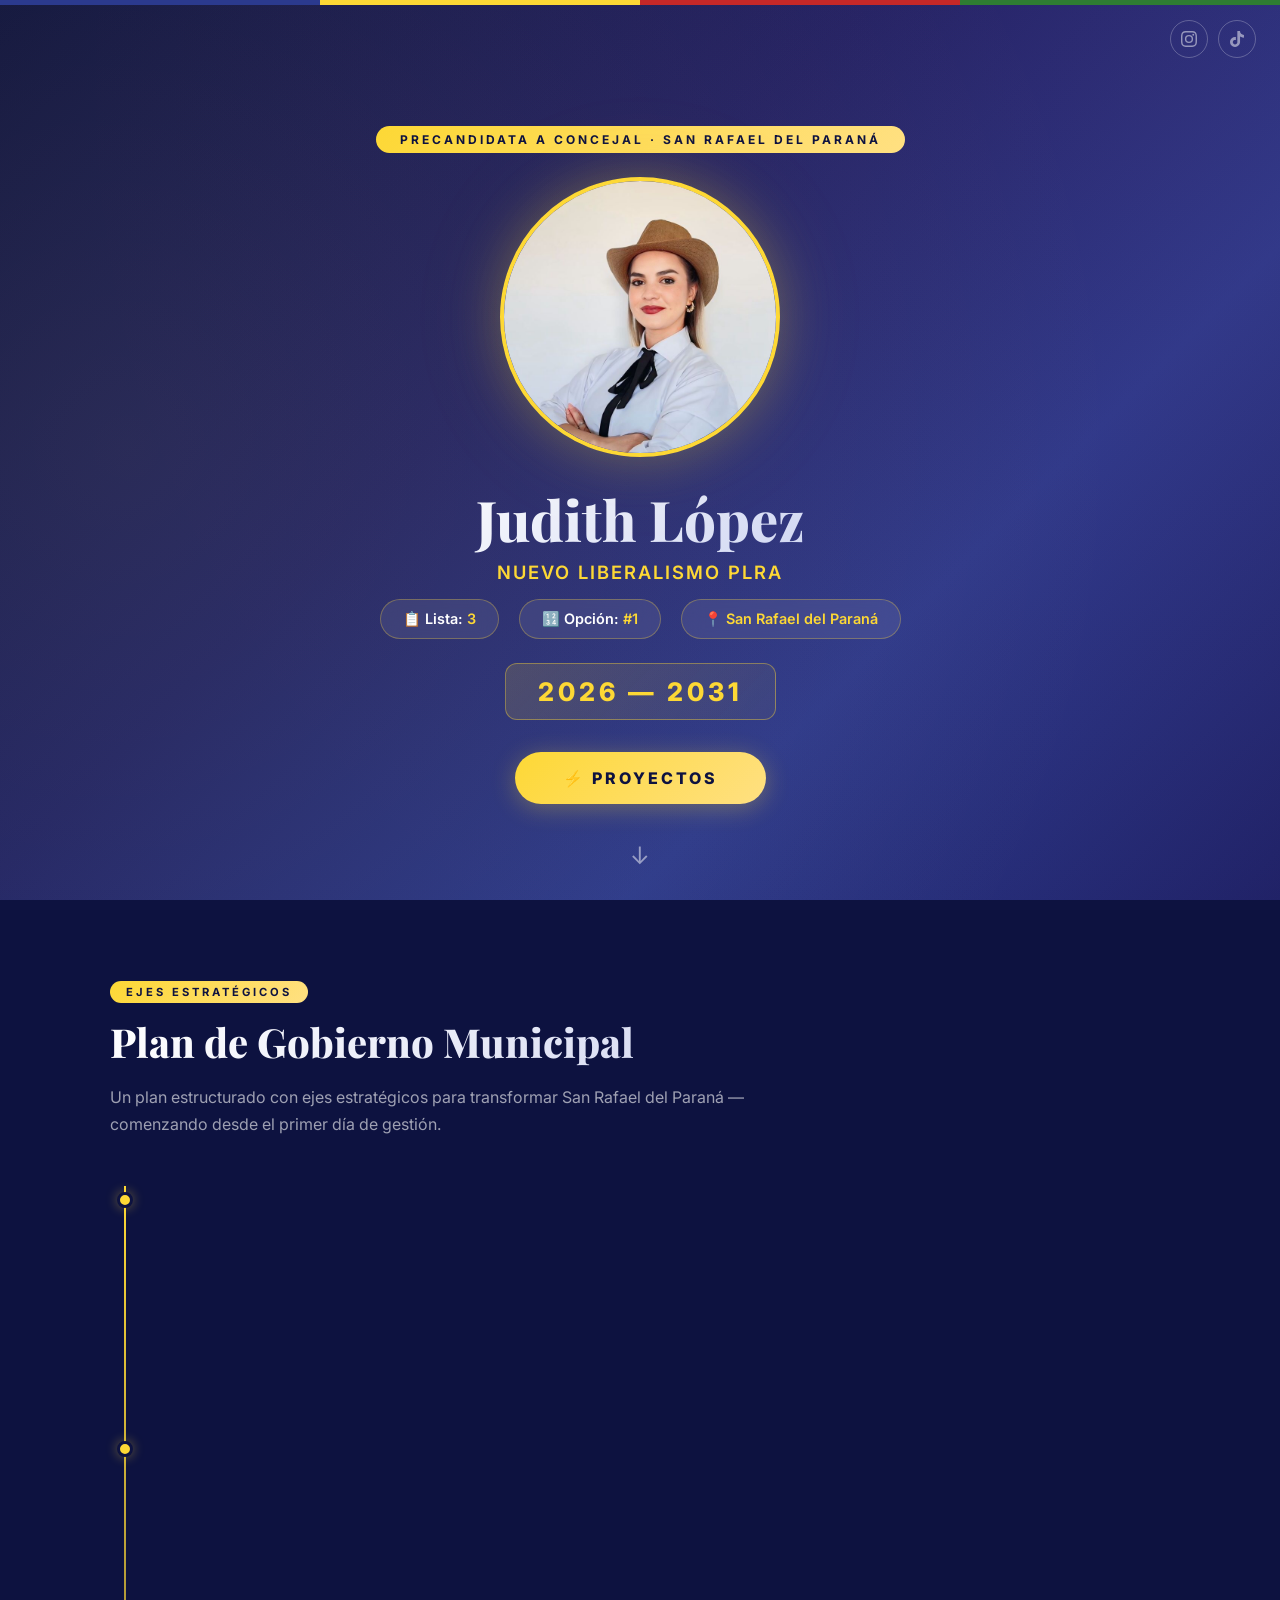
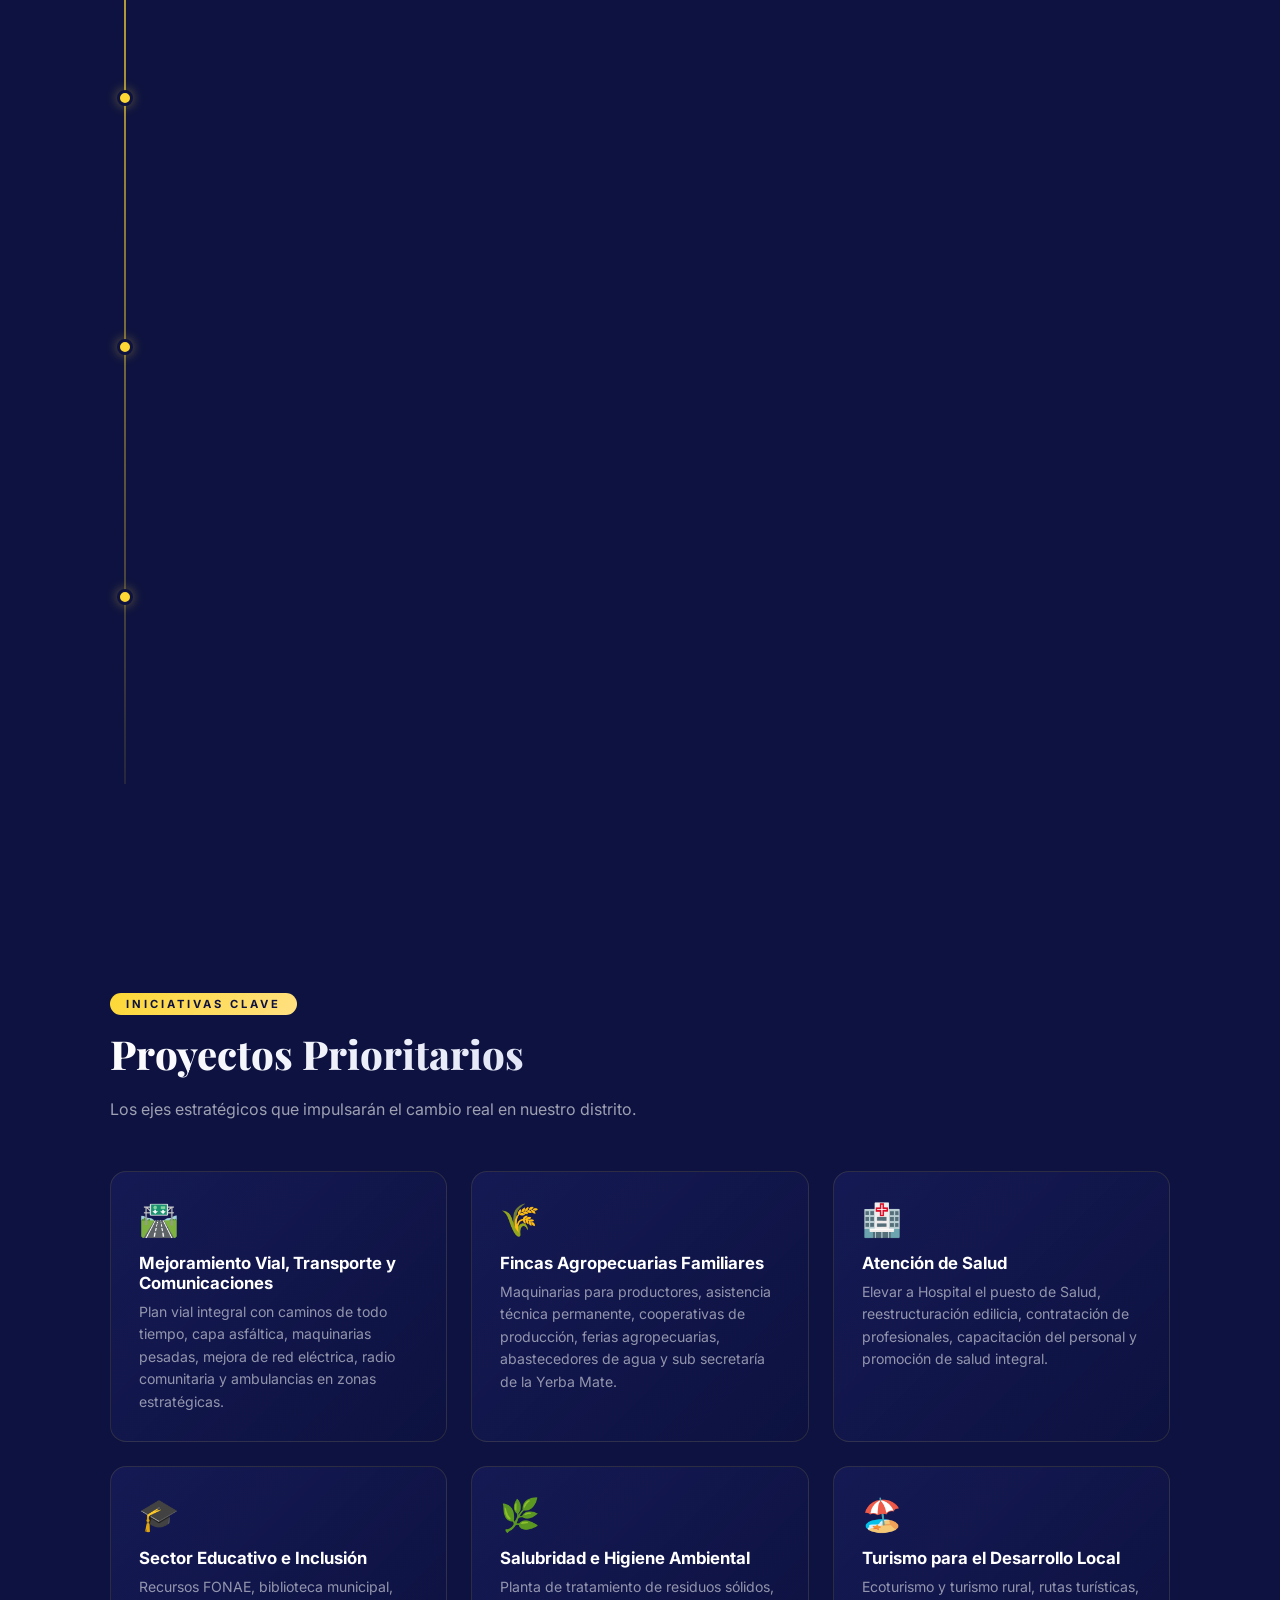
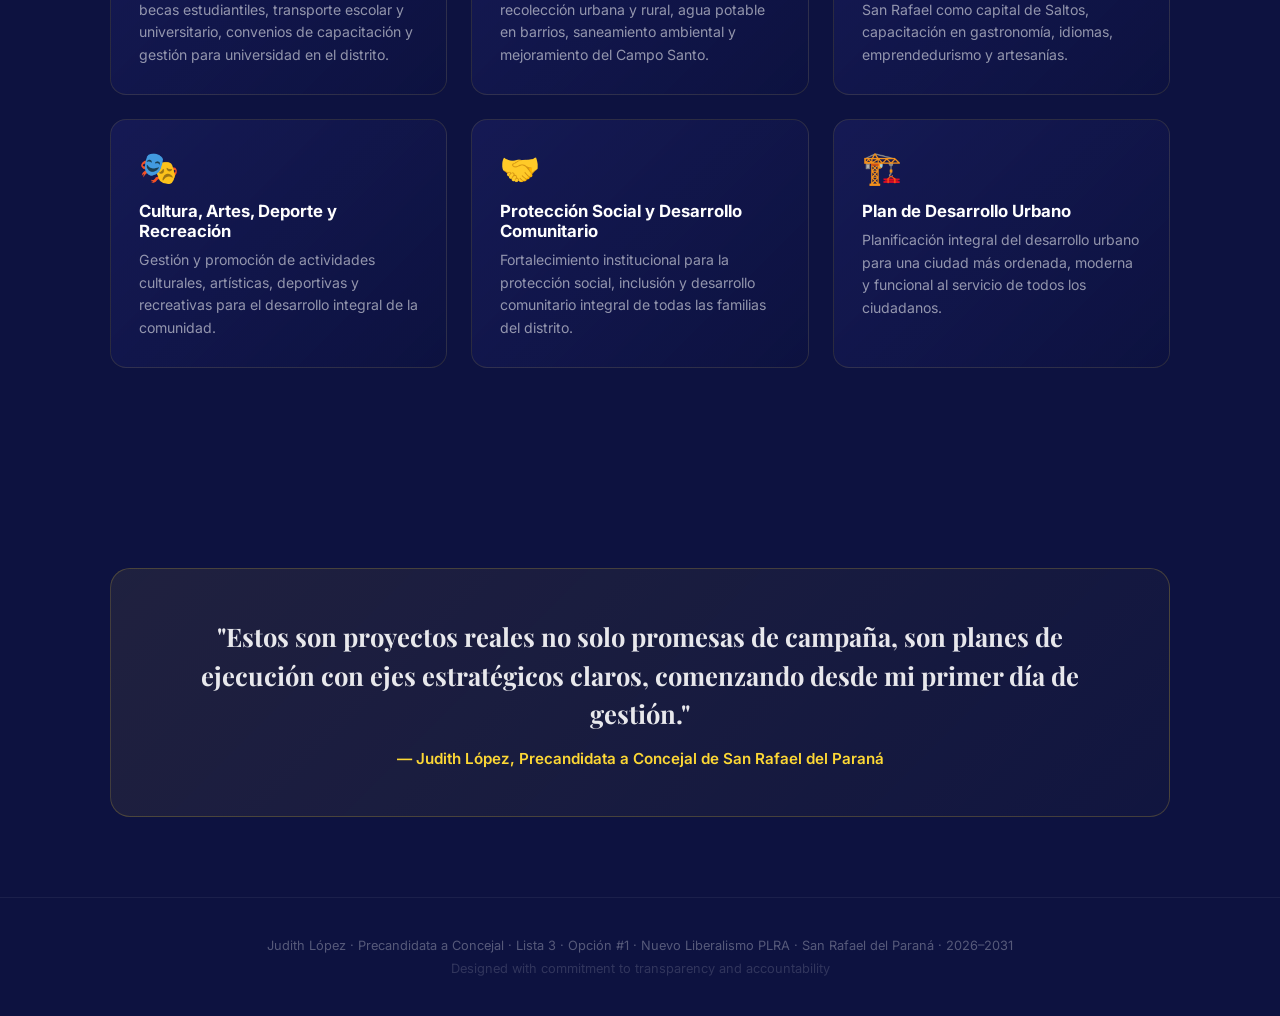
==== commit 01b6a3b1: "fix: Fix social icons" ====
--- a/index.html
+++ b/index.html
@@ -14,6 +14,28 @@
   <!-- HERO -->
   <section class="hero">
     <div class="party-stripe"></div>
+    <div class="social-links">
+      <!-- <a href="#" class="social-links__icon" aria-label="Facebook">
+        <svg viewBox="0 0 24 24" fill="currentColor">
+          <path d="M24 12.073c0-6.627-5.373-12-12-12s-12 5.373-12 12c0 5.99 4.388 10.954 10.125 11.854v-8.385H7.078v-3.47h3.047V9.43c0-3.007 1.792-4.669 4.533-4.669 1.312 0 2.686.235 2.686.235v2.953H15.83c-1.491 0-1.956.925-1.956 1.874v2.25h3.328l-.532 3.47h-2.796v8.385C19.612 23.027 24 18.062 24 12.073z" />
+        </svg>
+      </a> -->
+      <a href="https://www.instagram.com/judith.lopez.vega" target="_blank" class="social-links__icon" aria-label="Instagram">
+        <svg viewBox="0 0 24 24" fill="currentColor">
+          <path d="M12 2.163c3.204 0 3.584.012 4.85.07 3.252.148 4.771 1.691 4.919 4.919.058 1.265.069 1.645.069 4.849 0 3.205-.012 3.584-.069 4.849-.149 3.225-1.664 4.771-4.919 4.919-1.266.058-1.644.07-4.85.07-3.204 0-3.584-.012-4.849-.07-3.26-.149-4.771-1.699-4.919-4.92-.058-1.265-.07-1.644-.07-4.849 0-3.204.013-3.583.07-4.849.149-3.227 1.664-4.771 4.919-4.919 1.266-.057 1.645-.069 4.849-.069zM12 0C8.741 0 8.333.014 7.053.072 2.695.272.273 2.69.073 7.052.014 8.333 0 8.741 0 12c0 3.259.014 3.668.072 4.948.2 4.358 2.618 6.78 6.98 6.98C8.333 23.986 8.741 24 12 24c3.259 0 3.668-.014 4.948-.072 4.354-.2 6.782-2.618 6.979-6.98.059-1.28.073-1.689.073-4.948 0-3.259-.014-3.667-.072-4.947-.196-4.354-2.617-6.78-6.979-6.98C15.668.014 15.259 0 12 0zm0 5.838a6.162 6.162 0 100 12.324 6.162 6.162 0 000-12.324zM12 16a4 4 0 110-8 4 4 0 010 8zm6.406-11.845a1.44 1.44 0 100 2.881 1.44 1.44 0 000-2.881z" />
+        </svg>
+      </a>
+      <!-- <a href="#" class="social-links__icon" aria-label="X / Twitter">
+        <svg viewBox="0 0 24 24" fill="currentColor">
+          <path d="M18.244 2.25h3.308l-7.227 8.26 8.502 11.24H16.17l-5.214-6.817L4.99 21.75H1.68l7.73-8.835L1.254 2.25H8.08l4.713 6.231zm-1.161 17.52h1.833L7.084 4.126H5.117z" />
+        </svg>
+      </a> -->
+      <a href="https://www.tiktok.com/@judiilo" class="social-links__icon" aria-label="TikTok">
+        <svg viewBox="0 0 24 24" fill="currentColor">
+          <path d="M12.525.02c1.31-.02 2.61-.01 3.91-.02.08 1.53.63 3.09 1.75 4.17 1.12 1.11 2.7 1.62 4.24 1.79v4.03c-1.44-.05-2.89-.35-4.2-.97-.57-.26-1.1-.59-1.62-.93-.01 2.92.01 5.84-.02 8.75-.08 1.4-.54 2.79-1.35 3.94-1.31 1.92-3.58 3.17-5.91 3.21-1.43.08-2.86-.31-4.08-1.03-2.02-1.19-3.44-3.37-3.65-5.71-.02-.5-.03-1-.01-1.49.18-1.9 1.12-3.72 2.58-4.96 1.66-1.44 3.98-2.13 6.15-1.72.02 1.48-.04 2.96-.04 4.44-.99-.32-2.15-.23-3.02.37-.63.41-1.11 1.04-1.36 1.75-.21.51-.15 1.07-.14 1.61.24 1.64 1.82 3.02 3.5 2.87 1.12-.01 2.19-.66 2.77-1.61.19-.33.4-.67.41-1.06.1-1.79.06-3.57.07-5.36.01-4.03-.01-8.05.02-12.07z" />
+        </svg>
+      </a>
+    </div>
     <div class="hero-content">
       <div class="badge">Precandidata a Concejal · San Rafael del Paraná</div>
       <div class="candidate-photo"><img src="judith.jpeg" alt="Judith López"></div>
@@ -233,28 +255,6 @@
 
   <!-- FOOTER -->
   <div class="footer">
-    <div class="social-links">
-      <a href="#" class="social-links__icon" aria-label="Facebook">
-        <svg viewBox="0 0 24 24" fill="currentColor">
-          <path d="M24 12.073c0-6.627-5.373-12-12-12s-12 5.373-12 12c0 5.99 4.388 10.954 10.125 11.854v-8.385H7.078v-3.47h3.047V9.43c0-3.007 1.792-4.669 4.533-4.669 1.312 0 2.686.235 2.686.235v2.953H15.83c-1.491 0-1.956.925-1.956 1.874v2.25h3.328l-.532 3.47h-2.796v8.385C19.612 23.027 24 18.062 24 12.073z" />
-        </svg>
-      </a>
-      <a href="https://www.instagram.com/judith.lopez.vega" target="_blank" class="social-links__icon" aria-label="Instagram">
-        <svg viewBox="0 0 24 24" fill="currentColor">
-          <path d="M12 2.163c3.204 0 3.584.012 4.85.07 3.252.148 4.771 1.691 4.919 4.919.058 1.265.069 1.645.069 4.849 0 3.205-.012 3.584-.069 4.849-.149 3.225-1.664 4.771-4.919 4.919-1.266.058-1.644.07-4.85.07-3.204 0-3.584-.012-4.849-.07-3.26-.149-4.771-1.699-4.919-4.92-.058-1.265-.07-1.644-.07-4.849 0-3.204.013-3.583.07-4.849.149-3.227 1.664-4.771 4.919-4.919 1.266-.057 1.645-.069 4.849-.069zM12 0C8.741 0 8.333.014 7.053.072 2.695.272.273 2.69.073 7.052.014 8.333 0 8.741 0 12c0 3.259.014 3.668.072 4.948.2 4.358 2.618 6.78 6.98 6.98C8.333 23.986 8.741 24 12 24c3.259 0 3.668-.014 4.948-.072 4.354-.2 6.782-2.618 6.979-6.98.059-1.28.073-1.689.073-4.948 0-3.259-.014-3.667-.072-4.947-.196-4.354-2.617-6.78-6.979-6.98C15.668.014 15.259 0 12 0zm0 5.838a6.162 6.162 0 100 12.324 6.162 6.162 0 000-12.324zM12 16a4 4 0 110-8 4 4 0 010 8zm6.406-11.845a1.44 1.44 0 100 2.881 1.44 1.44 0 000-2.881z" />
-        </svg>
-      </a>
-      <a href="#" class="social-links__icon" aria-label="X / Twitter">
-        <svg viewBox="0 0 24 24" fill="currentColor">
-          <path d="M18.244 2.25h3.308l-7.227 8.26 8.502 11.24H16.17l-5.214-6.817L4.99 21.75H1.68l7.73-8.835L1.254 2.25H8.08l4.713 6.231zm-1.161 17.52h1.833L7.084 4.126H5.117z" />
-        </svg>
-      </a>
-      <a href="#" class="social-links__icon" aria-label="TikTok">
-        <svg viewBox="0 0 24 24" fill="currentColor">
-          <path d="M12.525.02c1.31-.02 2.61-.01 3.91-.02.08 1.53.63 3.09 1.75 4.17 1.12 1.11 2.7 1.62 4.24 1.79v4.03c-1.44-.05-2.89-.35-4.2-.97-.57-.26-1.1-.59-1.62-.93-.01 2.92.01 5.84-.02 8.75-.08 1.4-.54 2.79-1.35 3.94-1.31 1.92-3.58 3.17-5.91 3.21-1.43.08-2.86-.31-4.08-1.03-2.02-1.19-3.44-3.37-3.65-5.71-.02-.5-.03-1-.01-1.49.18-1.9 1.12-3.72 2.58-4.96 1.66-1.44 3.98-2.13 6.15-1.72.02 1.48-.04 2.96-.04 4.44-.99-.32-2.15-.23-3.02.37-.63.41-1.11 1.04-1.36 1.75-.21.51-.15 1.07-.14 1.61.24 1.64 1.82 3.02 3.5 2.87 1.12-.01 2.19-.66 2.77-1.61.19-.33.4-.67.41-1.06.1-1.79.06-3.57.07-5.36.01-4.03-.01-8.05.02-12.07z" />
-        </svg>
-      </a>
-    </div>
     <p>Judith López · Precandidata a Concejal · Lista 3 · Opción #1 · Nuevo Liberalismo PLRA · San Rafael del Paraná ·
       2026–2031</p>
     <p style="margin-top:8px; opacity:0.5;">Designed with commitment to transparency and accountability</p>
--- a/styles.css
+++ b/styles.css
@@ -75,6 +75,7 @@
   font-weight: 700;
   letter-spacing: 3px;
   text-transform: uppercase;
+  margin-top: 30px;
   margin-bottom: 24px;
   animation: fadeInDown 0.8s ease;
 }
@@ -569,6 +570,54 @@
   .projects-grid {
     grid-template-columns: 1fr;
   }
+
+  .badge {
+    font-size: 0.6rem;
+    padding: 5px 14px;
+    letter-spacing: 1.5px;
+    max-width: 90vw;
+    word-spacing: -1px;
+  }
+
+  .social-links {
+    top: 14px;
+    right: 12px;
+    gap: 0.4rem;
+  }
+
+  .social-links__icon {
+    width: 32px;
+    height: 32px;
+  }
+
+  .social-links__icon svg {
+    width: 13px;
+    height: 13px;
+  }
+}
+
+@media (max-width: 380px) {
+  .badge {
+    font-size: 0.55rem;
+    padding: 4px 12px;
+    letter-spacing: 1px;
+  }
+
+  .social-links {
+    top: 12px;
+    right: 8px;
+    gap: 0.3rem;
+  }
+
+  .social-links__icon {
+    width: 28px;
+    height: 28px;
+  }
+
+  .social-links__icon svg {
+    width: 12px;
+    height: 12px;
+  }
 }
 
 .mock-banner {
@@ -604,12 +653,12 @@
   background: rgba(74, 144, 217, 0.25);
 }
 
-.candidate-photo {
+.candidate-photo-mock {
   position: relative;
   cursor: pointer;
 }
 
-.candidate-photo::after {
+.candidate-photo-mock::after {
   background: rgba(72, 71, 71, 0.7);
   color: #fff;
   padding: 4px 12px;
@@ -620,7 +669,7 @@
   white-space: nowrap;
 }
 
-.candidate-photo:hover::after {
+.candidate-photo-mock:hover::after {
   opacity: 1;
 }
 
@@ -629,10 +678,12 @@
 }
 
 .social-links {
+  position: absolute;
+  top: 20px;
+  right: 24px;
+  z-index: 10;
   display: flex;
-  justify-content: center;
-  gap: 0.75rem;
-  margin-bottom: 1.5rem;
+  gap: 0.6rem;
 }
 
 .social-links__icon {
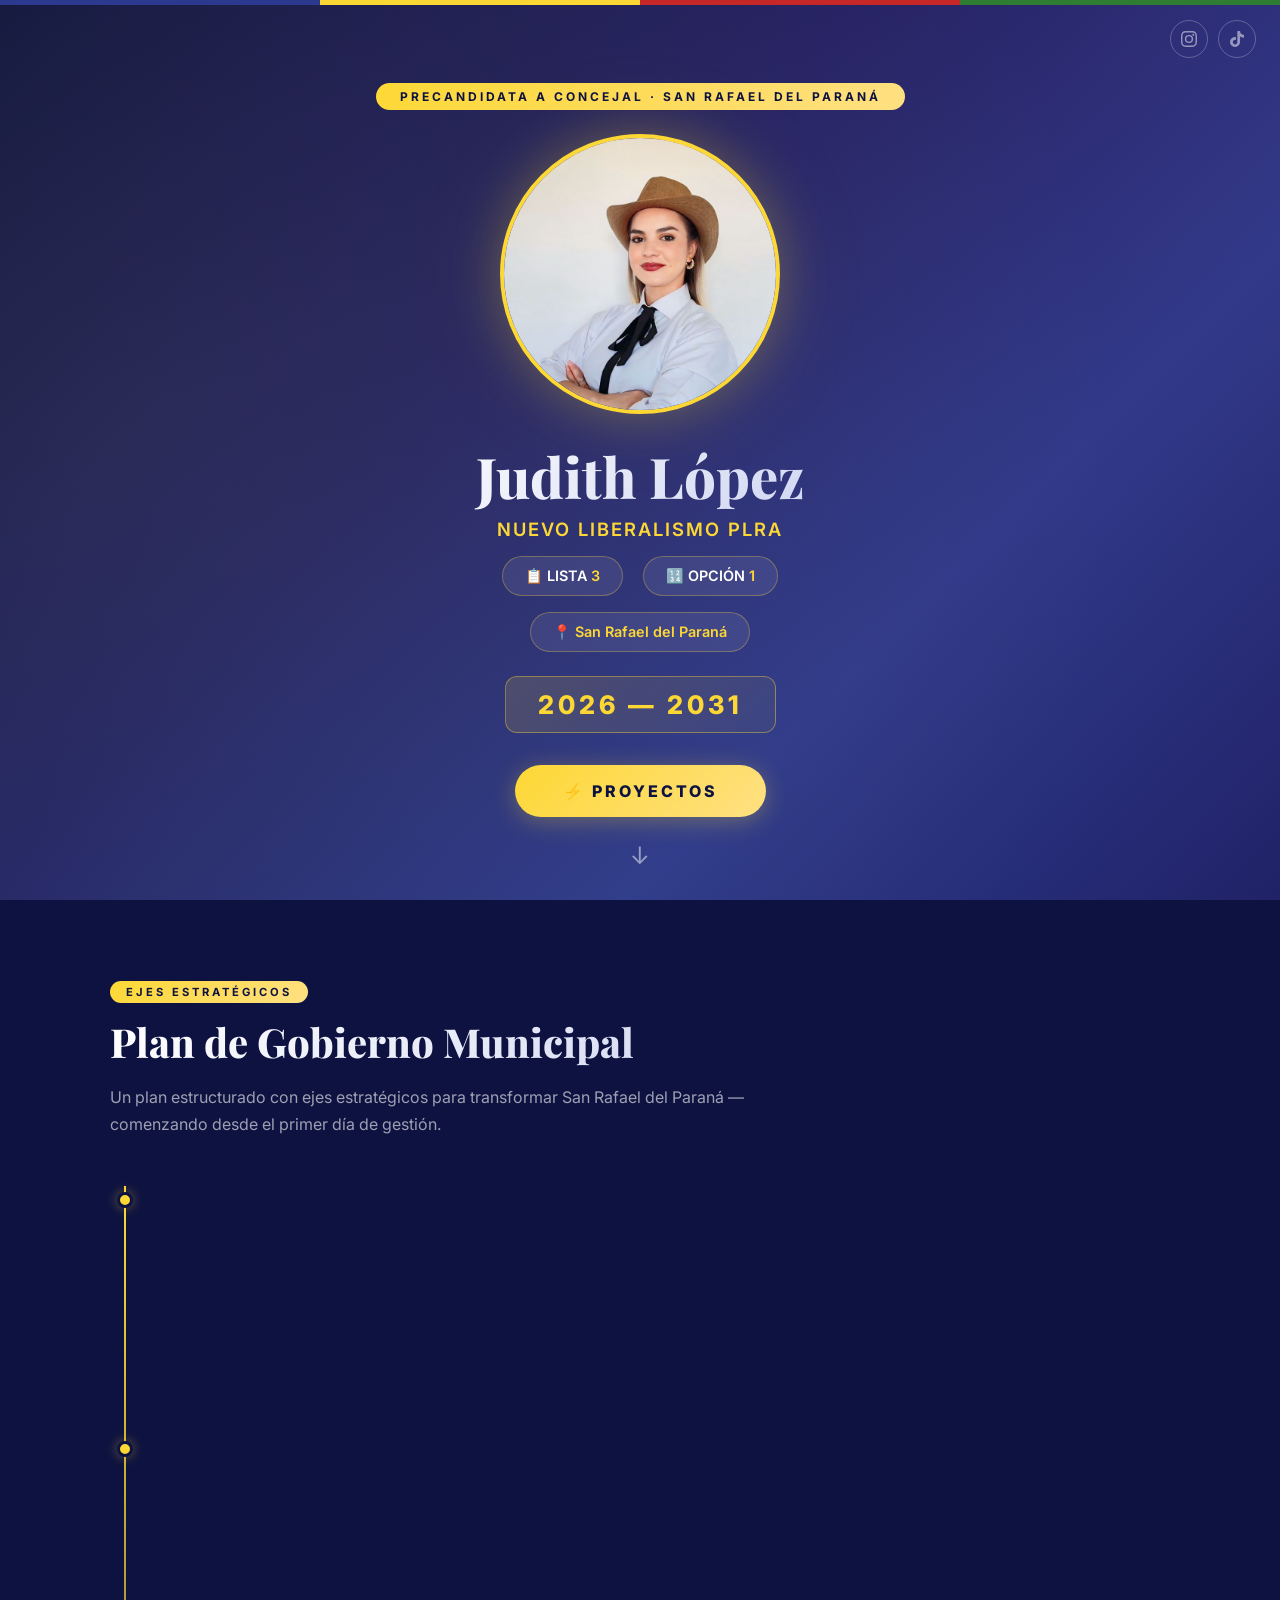
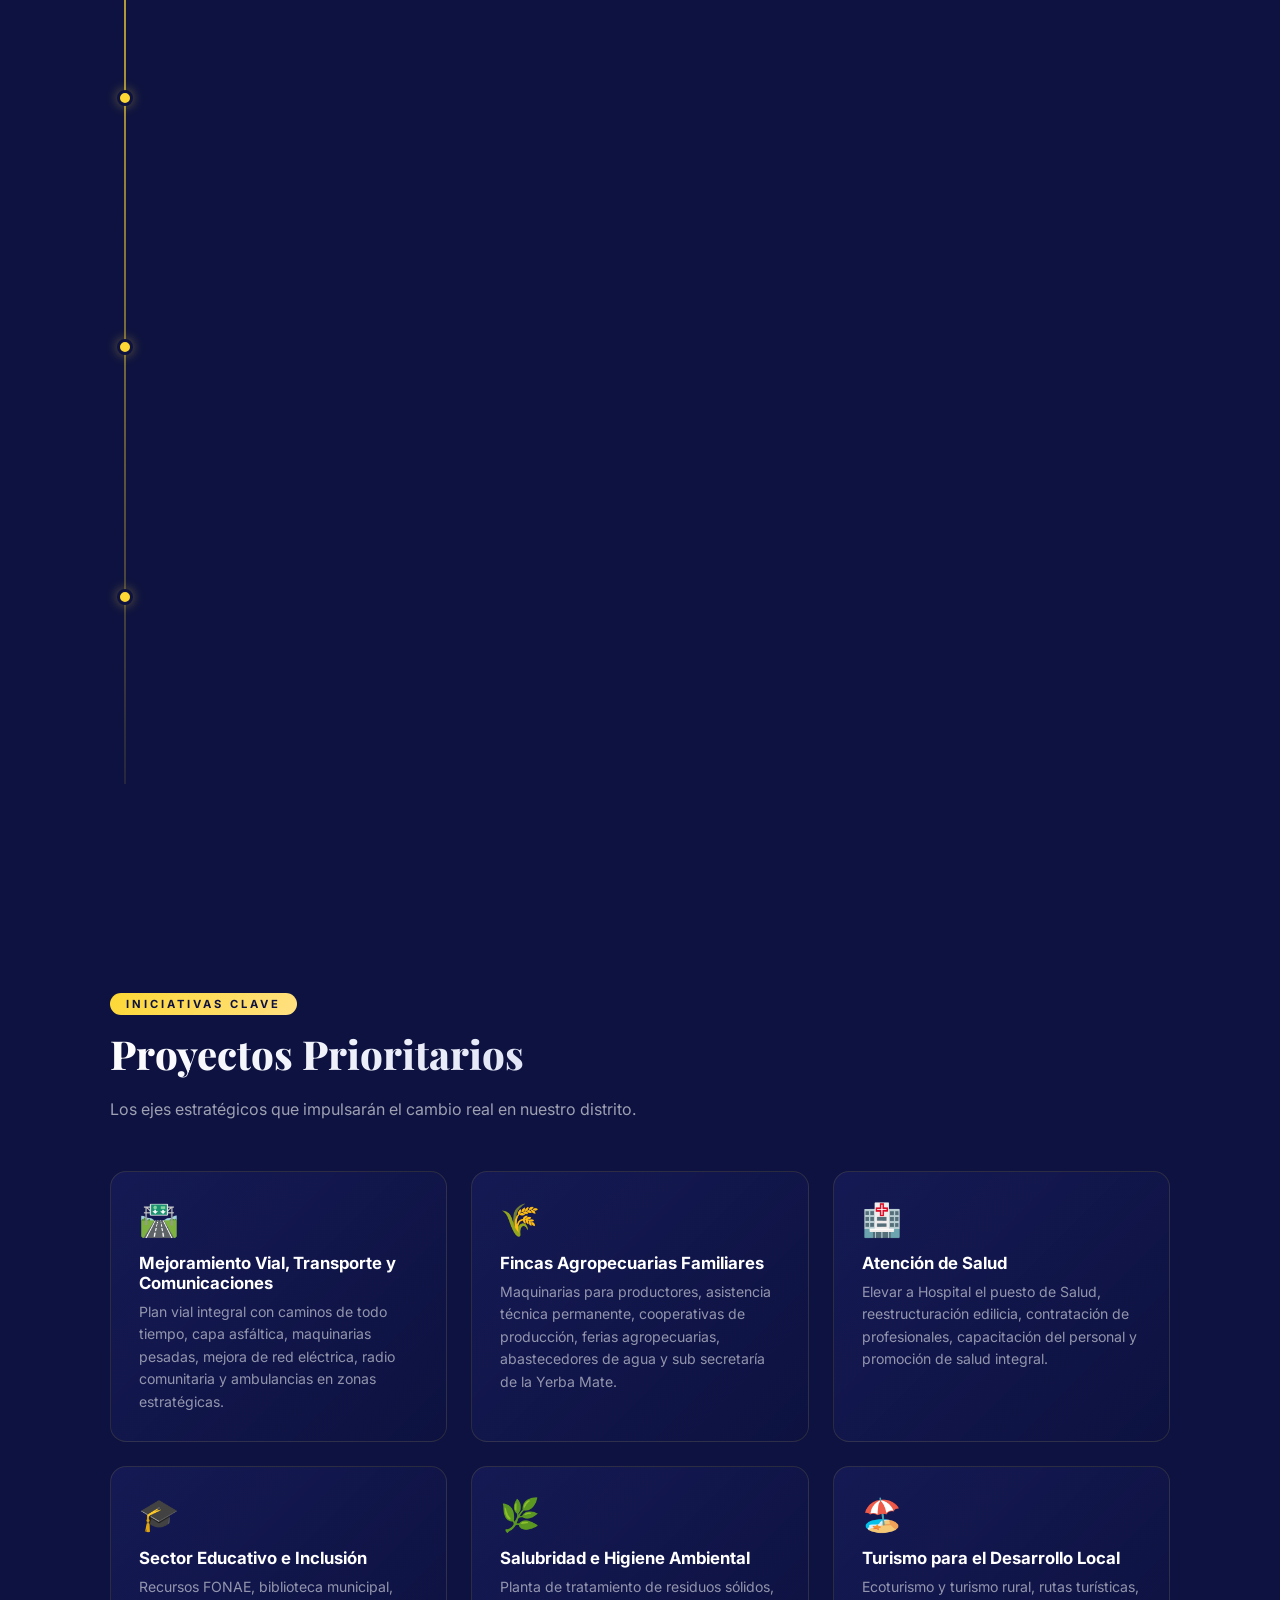
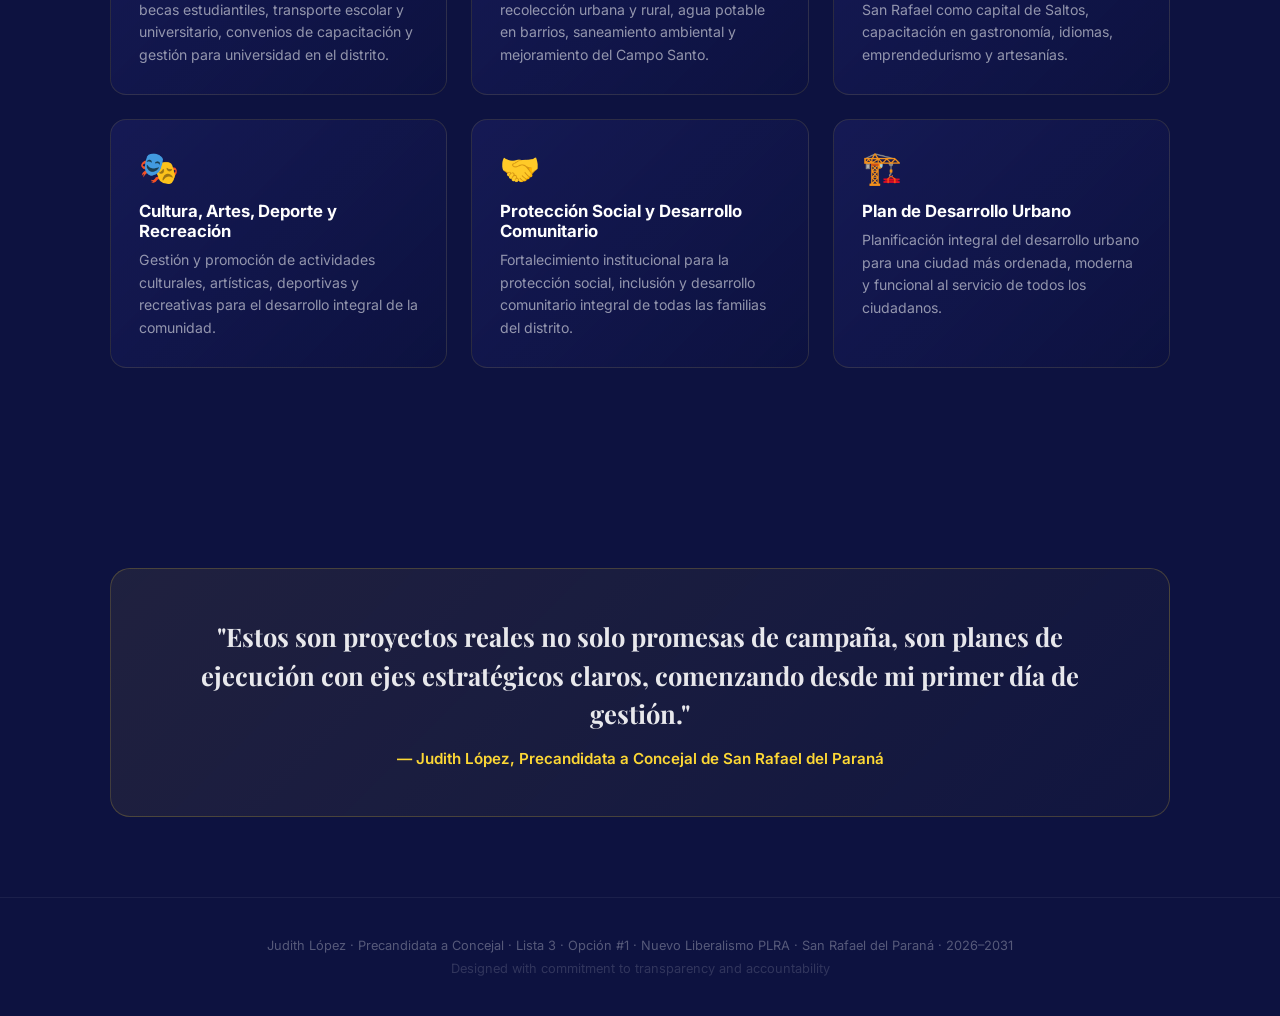
==== commit d45b9760: "fix: Fix info-chip" ====
--- a/index.html
+++ b/index.html
@@ -20,9 +20,11 @@
           <path d="M24 12.073c0-6.627-5.373-12-12-12s-12 5.373-12 12c0 5.99 4.388 10.954 10.125 11.854v-8.385H7.078v-3.47h3.047V9.43c0-3.007 1.792-4.669 4.533-4.669 1.312 0 2.686.235 2.686.235v2.953H15.83c-1.491 0-1.956.925-1.956 1.874v2.25h3.328l-.532 3.47h-2.796v8.385C19.612 23.027 24 18.062 24 12.073z" />
         </svg>
       </a> -->
-      <a href="https://www.instagram.com/judith.lopez.vega" target="_blank" class="social-links__icon" aria-label="Instagram">
-        <svg viewBox="0 0 24 24" fill="currentColor">
-          <path d="M12 2.163c3.204 0 3.584.012 4.85.07 3.252.148 4.771 1.691 4.919 4.919.058 1.265.069 1.645.069 4.849 0 3.205-.012 3.584-.069 4.849-.149 3.225-1.664 4.771-4.919 4.919-1.266.058-1.644.07-4.85.07-3.204 0-3.584-.012-4.849-.07-3.26-.149-4.771-1.699-4.919-4.92-.058-1.265-.07-1.644-.07-4.849 0-3.204.013-3.583.07-4.849.149-3.227 1.664-4.771 4.919-4.919 1.266-.057 1.645-.069 4.849-.069zM12 0C8.741 0 8.333.014 7.053.072 2.695.272.273 2.69.073 7.052.014 8.333 0 8.741 0 12c0 3.259.014 3.668.072 4.948.2 4.358 2.618 6.78 6.98 6.98C8.333 23.986 8.741 24 12 24c3.259 0 3.668-.014 4.948-.072 4.354-.2 6.782-2.618 6.979-6.98.059-1.28.073-1.689.073-4.948 0-3.259-.014-3.667-.072-4.947-.196-4.354-2.617-6.78-6.979-6.98C15.668.014 15.259 0 12 0zm0 5.838a6.162 6.162 0 100 12.324 6.162 6.162 0 000-12.324zM12 16a4 4 0 110-8 4 4 0 010 8zm6.406-11.845a1.44 1.44 0 100 2.881 1.44 1.44 0 000-2.881z" />
+      <a href="https://www.instagram.com/judith.lopez.vega" target="_blank" class="social-links__icon"
+        aria-label="Instagram">
+        <svg viewBox="0 0 24 24" fill="currentColor">
+          <path
+            d="M12 2.163c3.204 0 3.584.012 4.85.07 3.252.148 4.771 1.691 4.919 4.919.058 1.265.069 1.645.069 4.849 0 3.205-.012 3.584-.069 4.849-.149 3.225-1.664 4.771-4.919 4.919-1.266.058-1.644.07-4.85.07-3.204 0-3.584-.012-4.849-.07-3.26-.149-4.771-1.699-4.919-4.92-.058-1.265-.07-1.644-.07-4.849 0-3.204.013-3.583.07-4.849.149-3.227 1.664-4.771 4.919-4.919 1.266-.057 1.645-.069 4.849-.069zM12 0C8.741 0 8.333.014 7.053.072 2.695.272.273 2.69.073 7.052.014 8.333 0 8.741 0 12c0 3.259.014 3.668.072 4.948.2 4.358 2.618 6.78 6.98 6.98C8.333 23.986 8.741 24 12 24c3.259 0 3.668-.014 4.948-.072 4.354-.2 6.782-2.618 6.979-6.98.059-1.28.073-1.689.073-4.948 0-3.259-.014-3.667-.072-4.947-.196-4.354-2.617-6.78-6.979-6.98C15.668.014 15.259 0 12 0zm0 5.838a6.162 6.162 0 100 12.324 6.162 6.162 0 000-12.324zM12 16a4 4 0 110-8 4 4 0 010 8zm6.406-11.845a1.44 1.44 0 100 2.881 1.44 1.44 0 000-2.881z" />
         </svg>
       </a>
       <!-- <a href="#" class="social-links__icon" aria-label="X / Twitter">
@@ -32,7 +34,8 @@
       </a> -->
       <a href="https://www.tiktok.com/@judiilo" class="social-links__icon" aria-label="TikTok">
         <svg viewBox="0 0 24 24" fill="currentColor">
-          <path d="M12.525.02c1.31-.02 2.61-.01 3.91-.02.08 1.53.63 3.09 1.75 4.17 1.12 1.11 2.7 1.62 4.24 1.79v4.03c-1.44-.05-2.89-.35-4.2-.97-.57-.26-1.1-.59-1.62-.93-.01 2.92.01 5.84-.02 8.75-.08 1.4-.54 2.79-1.35 3.94-1.31 1.92-3.58 3.17-5.91 3.21-1.43.08-2.86-.31-4.08-1.03-2.02-1.19-3.44-3.37-3.65-5.71-.02-.5-.03-1-.01-1.49.18-1.9 1.12-3.72 2.58-4.96 1.66-1.44 3.98-2.13 6.15-1.72.02 1.48-.04 2.96-.04 4.44-.99-.32-2.15-.23-3.02.37-.63.41-1.11 1.04-1.36 1.75-.21.51-.15 1.07-.14 1.61.24 1.64 1.82 3.02 3.5 2.87 1.12-.01 2.19-.66 2.77-1.61.19-.33.4-.67.41-1.06.1-1.79.06-3.57.07-5.36.01-4.03-.01-8.05.02-12.07z" />
+          <path
+            d="M12.525.02c1.31-.02 2.61-.01 3.91-.02.08 1.53.63 3.09 1.75 4.17 1.12 1.11 2.7 1.62 4.24 1.79v4.03c-1.44-.05-2.89-.35-4.2-.97-.57-.26-1.1-.59-1.62-.93-.01 2.92.01 5.84-.02 8.75-.08 1.4-.54 2.79-1.35 3.94-1.31 1.92-3.58 3.17-5.91 3.21-1.43.08-2.86-.31-4.08-1.03-2.02-1.19-3.44-3.37-3.65-5.71-.02-.5-.03-1-.01-1.49.18-1.9 1.12-3.72 2.58-4.96 1.66-1.44 3.98-2.13 6.15-1.72.02 1.48-.04 2.96-.04 4.44-.99-.32-2.15-.23-3.02.37-.63.41-1.11 1.04-1.36 1.75-.21.51-.15 1.07-.14 1.61.24 1.64 1.82 3.02 3.5 2.87 1.12-.01 2.19-.66 2.77-1.61.19-.33.4-.67.41-1.06.1-1.79.06-3.57.07-5.36.01-4.03-.01-8.05.02-12.07z" />
         </svg>
       </a>
     </div>
@@ -43,8 +46,10 @@
       <p class="candidate-role">Nuevo Liberalismo PLRA</p>
 
       <div class="candidate-info">
-        <div class="info-chip">📋 Lista: <span>3</span></div>
-        <div class="info-chip">🔢 Opción: <span>#1</span></div>
+        <div class="info-chip">📋 LISTA <span>3</span></div>
+        <div class="info-chip">🔢 OPCIÓN <span>1</span></div>
+      </div>
+      <div class="candidate-info">
         <div class="info-chip">📍 <span>San Rafael del Paraná</span></div>
       </div>
 
--- a/styles.css
+++ b/styles.css
@@ -75,7 +75,6 @@
   font-weight: 700;
   letter-spacing: 3px;
   text-transform: uppercase;
-  margin-top: 30px;
   margin-bottom: 24px;
   animation: fadeInDown 0.8s ease;
 }
@@ -562,11 +561,6 @@
     padding: 28px;
   }
 
-  .candidate-photo {
-    width: 200px;
-    height: 200px;
-  }
-
   .projects-grid {
     grid-template-columns: 1fr;
   }
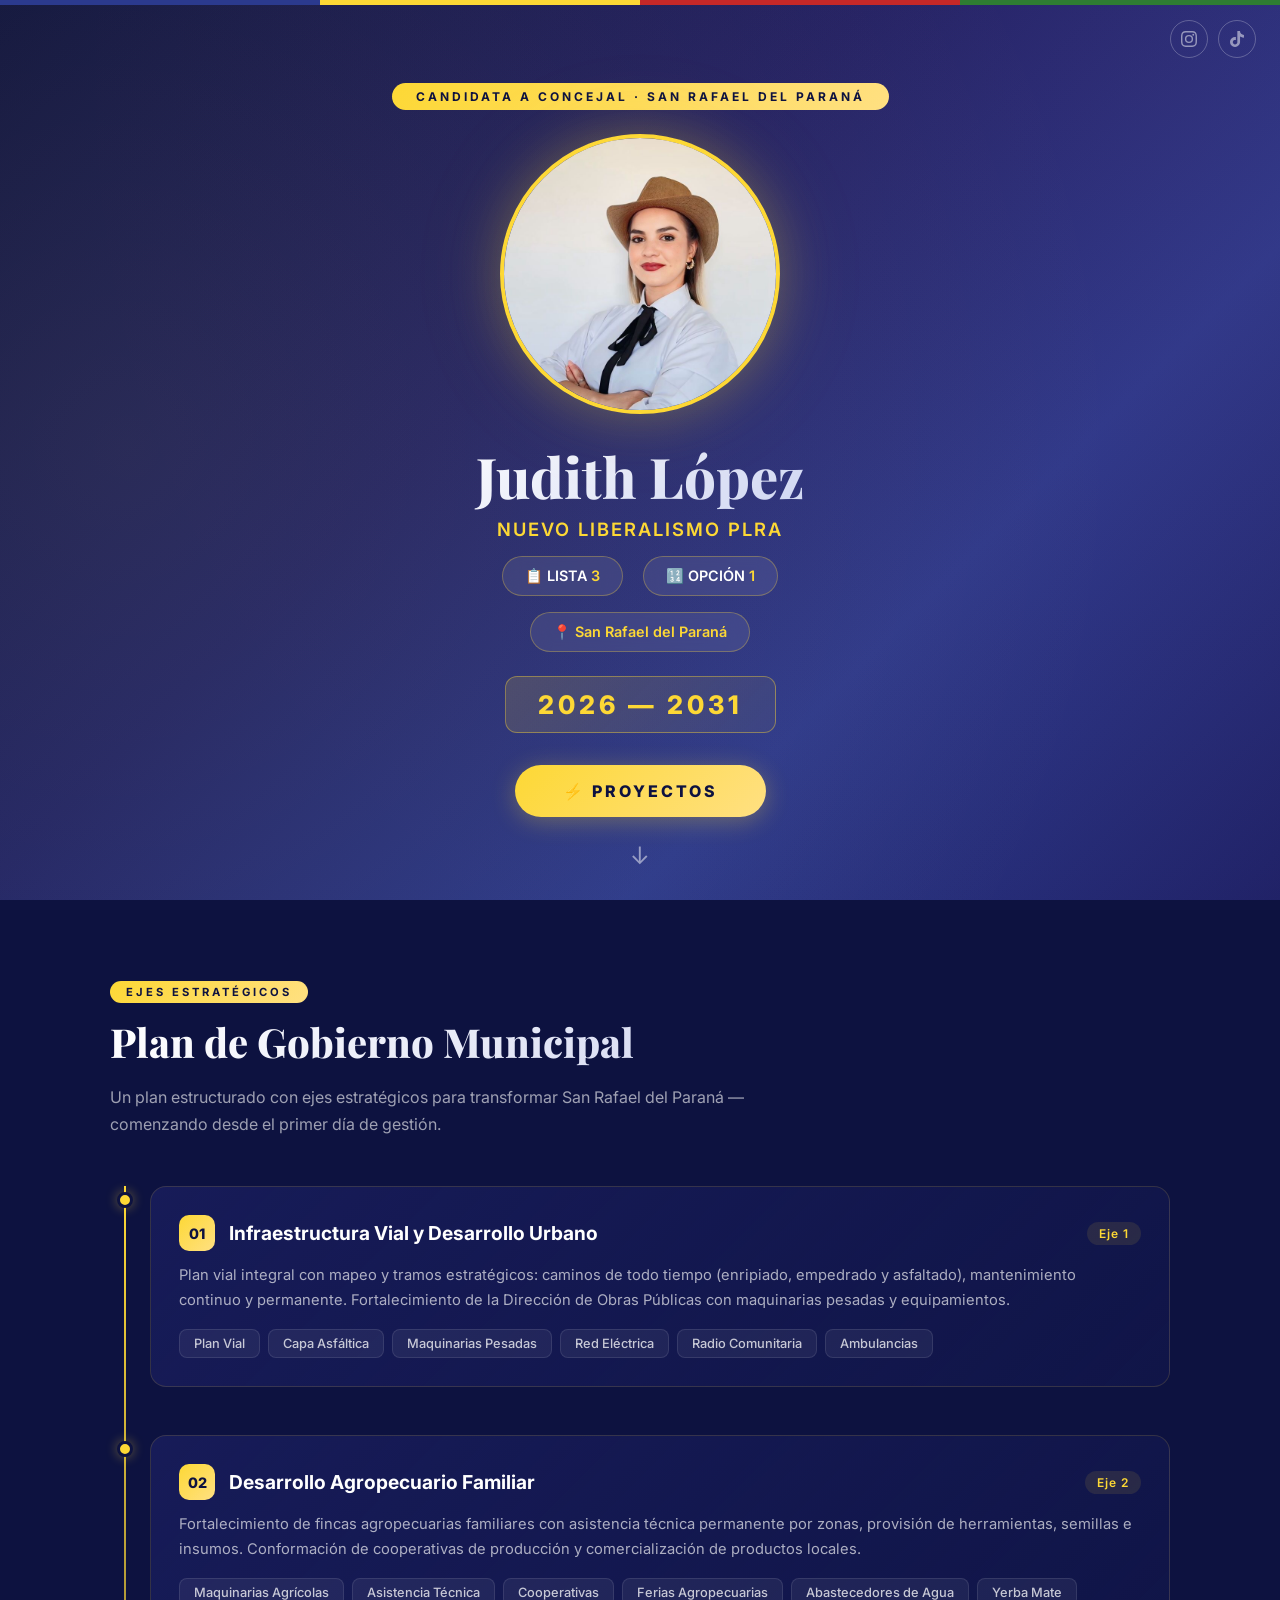
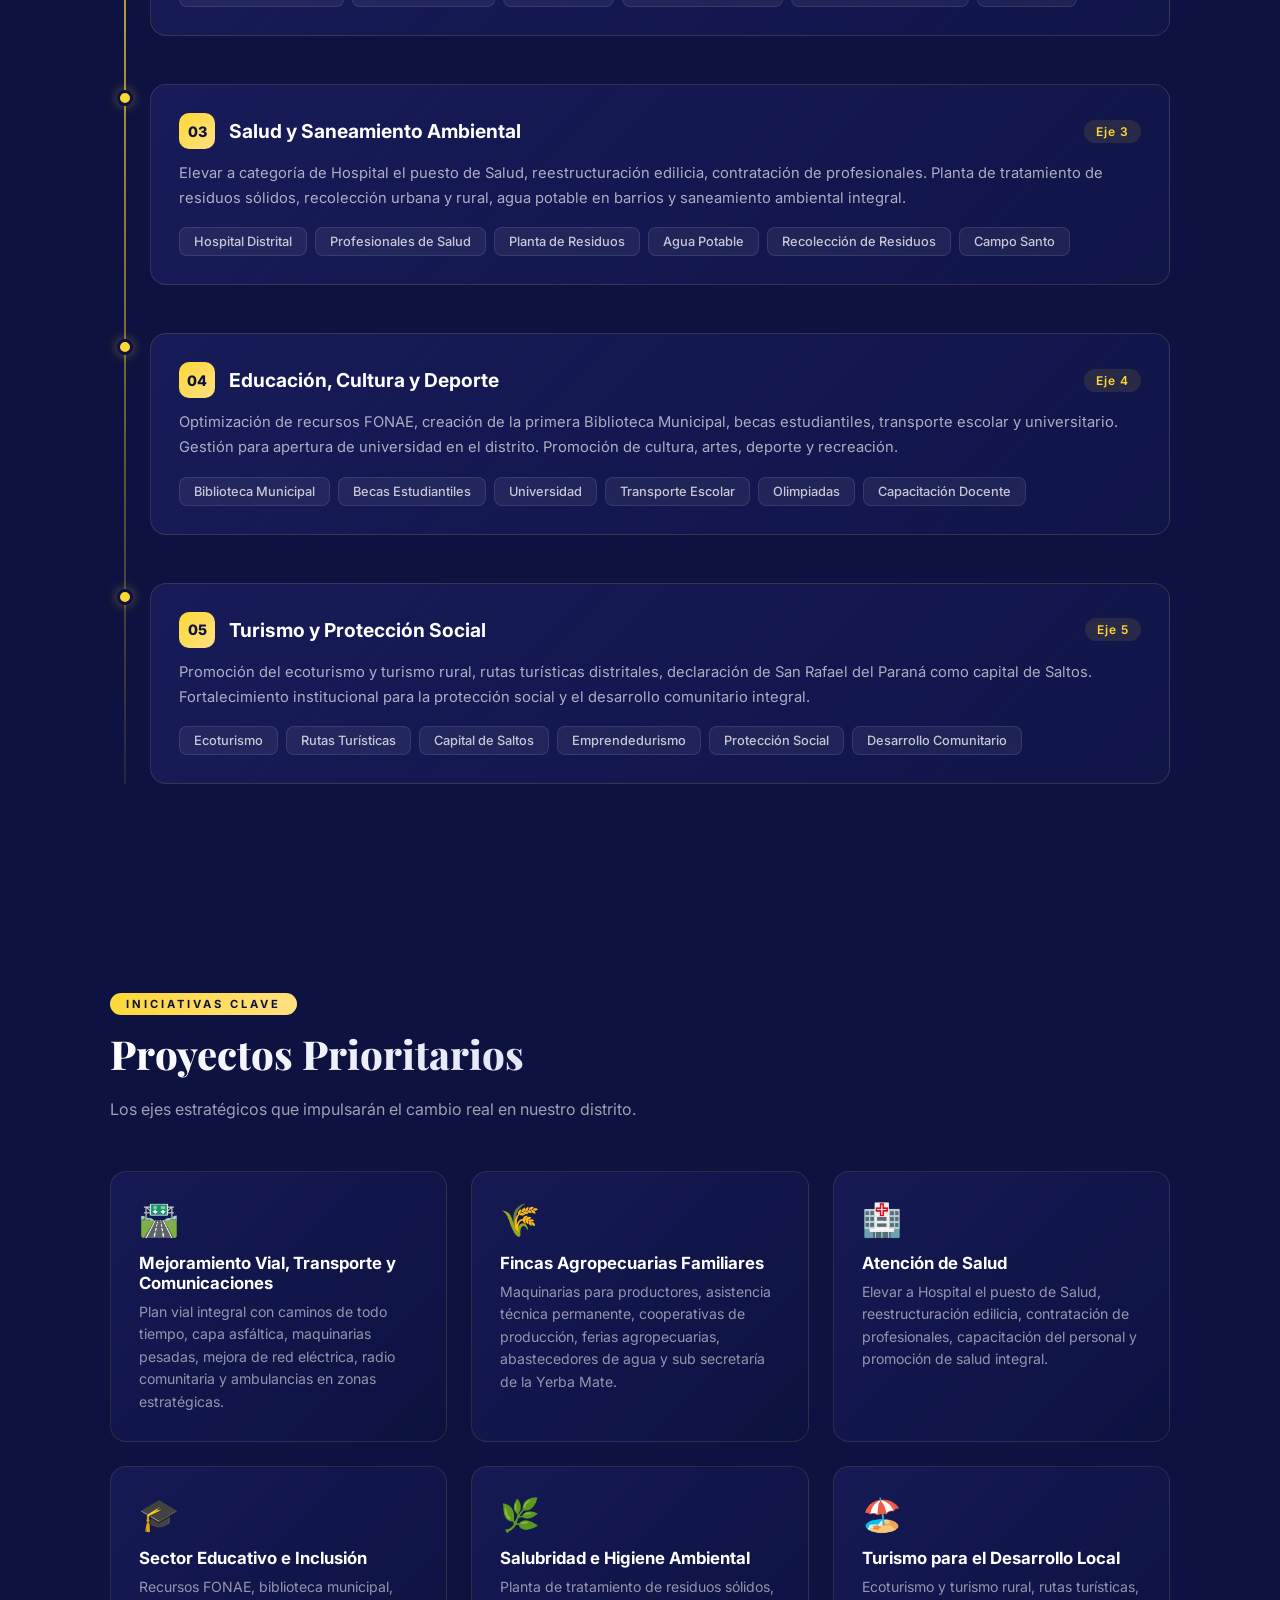
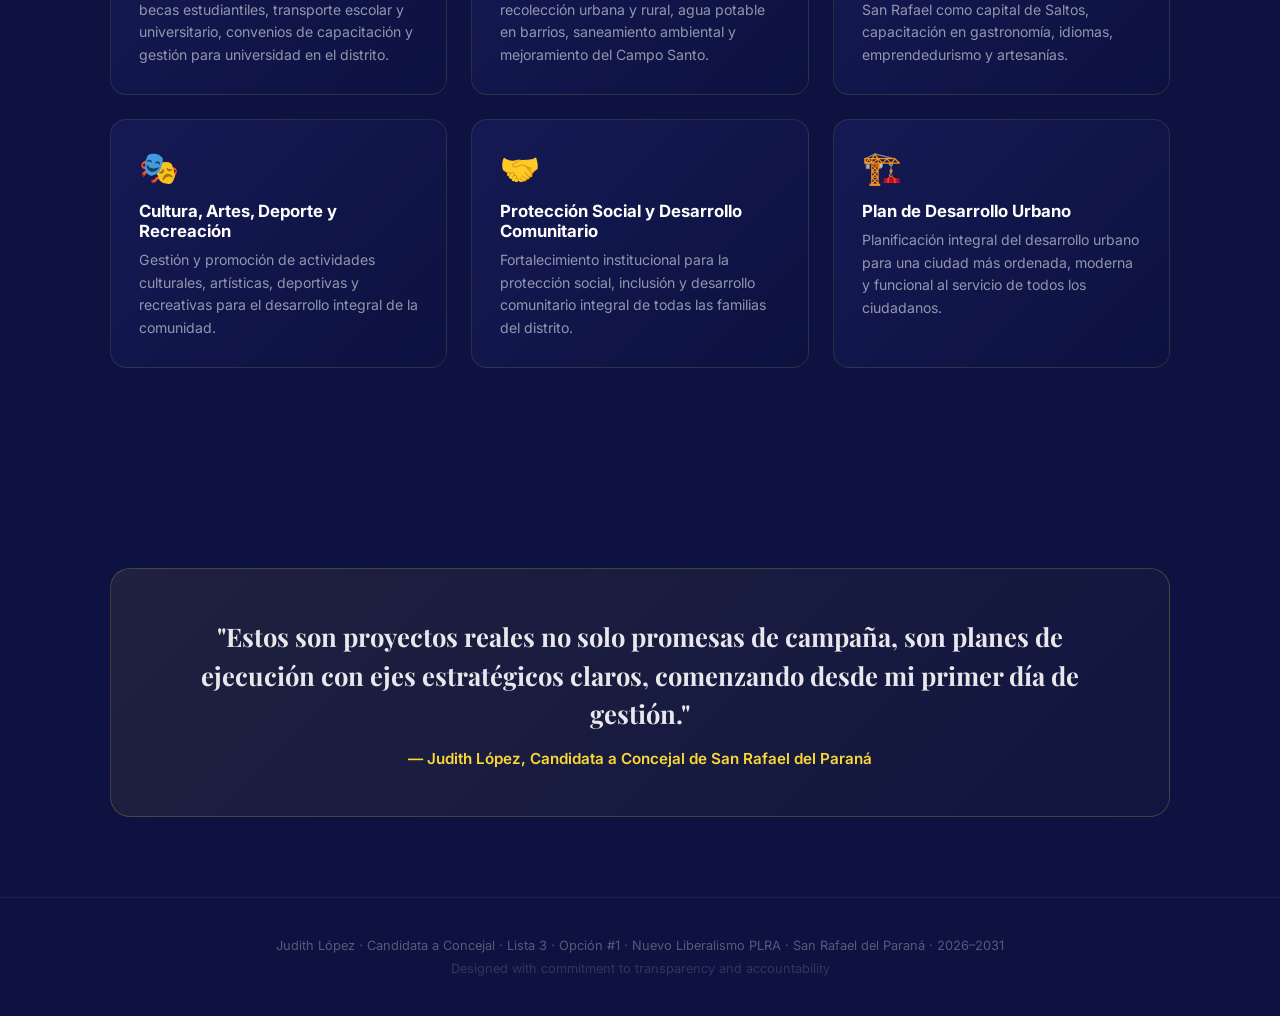
==== commit 257dcf42: "chore: update precandidata to candidata" ====
--- a/index.html
+++ b/index.html
@@ -40,7 +40,7 @@
       </a>
     </div>
     <div class="hero-content">
-      <div class="badge">Precandidata a Concejal · San Rafael del Paraná</div>
+      <div class="badge">Candidata a Concejal · San Rafael del Paraná</div>
       <div class="candidate-photo"><img src="judith.jpeg" alt="Judith López"></div>
       <h1 class="candidate-name">Judith López</h1>
       <p class="candidate-role">Nuevo Liberalismo PLRA</p>
@@ -254,13 +254,13 @@
     <div class="vision-box">
       <p class="quote">"Estos son proyectos reales no solo promesas de campaña, son planes de ejecución con ejes
         estratégicos claros, comenzando desde mi primer día de gestión."</p>
-      <p class="author">— Judith López, Precandidata a Concejal de San Rafael del Paraná</p>
+      <p class="author">— Judith López, Candidata a Concejal de San Rafael del Paraná</p>
     </div>
   </section>
 
   <!-- FOOTER -->
   <div class="footer">
-    <p>Judith López · Precandidata a Concejal · Lista 3 · Opción #1 · Nuevo Liberalismo PLRA · San Rafael del Paraná ·
+    <p>Judith López · Candidata a Concejal · Lista 3 · Opción #1 · Nuevo Liberalismo PLRA · San Rafael del Paraná ·
       2026–2031</p>
     <p style="margin-top:8px; opacity:0.5;">Designed with commitment to transparency and accountability</p>
   </div>
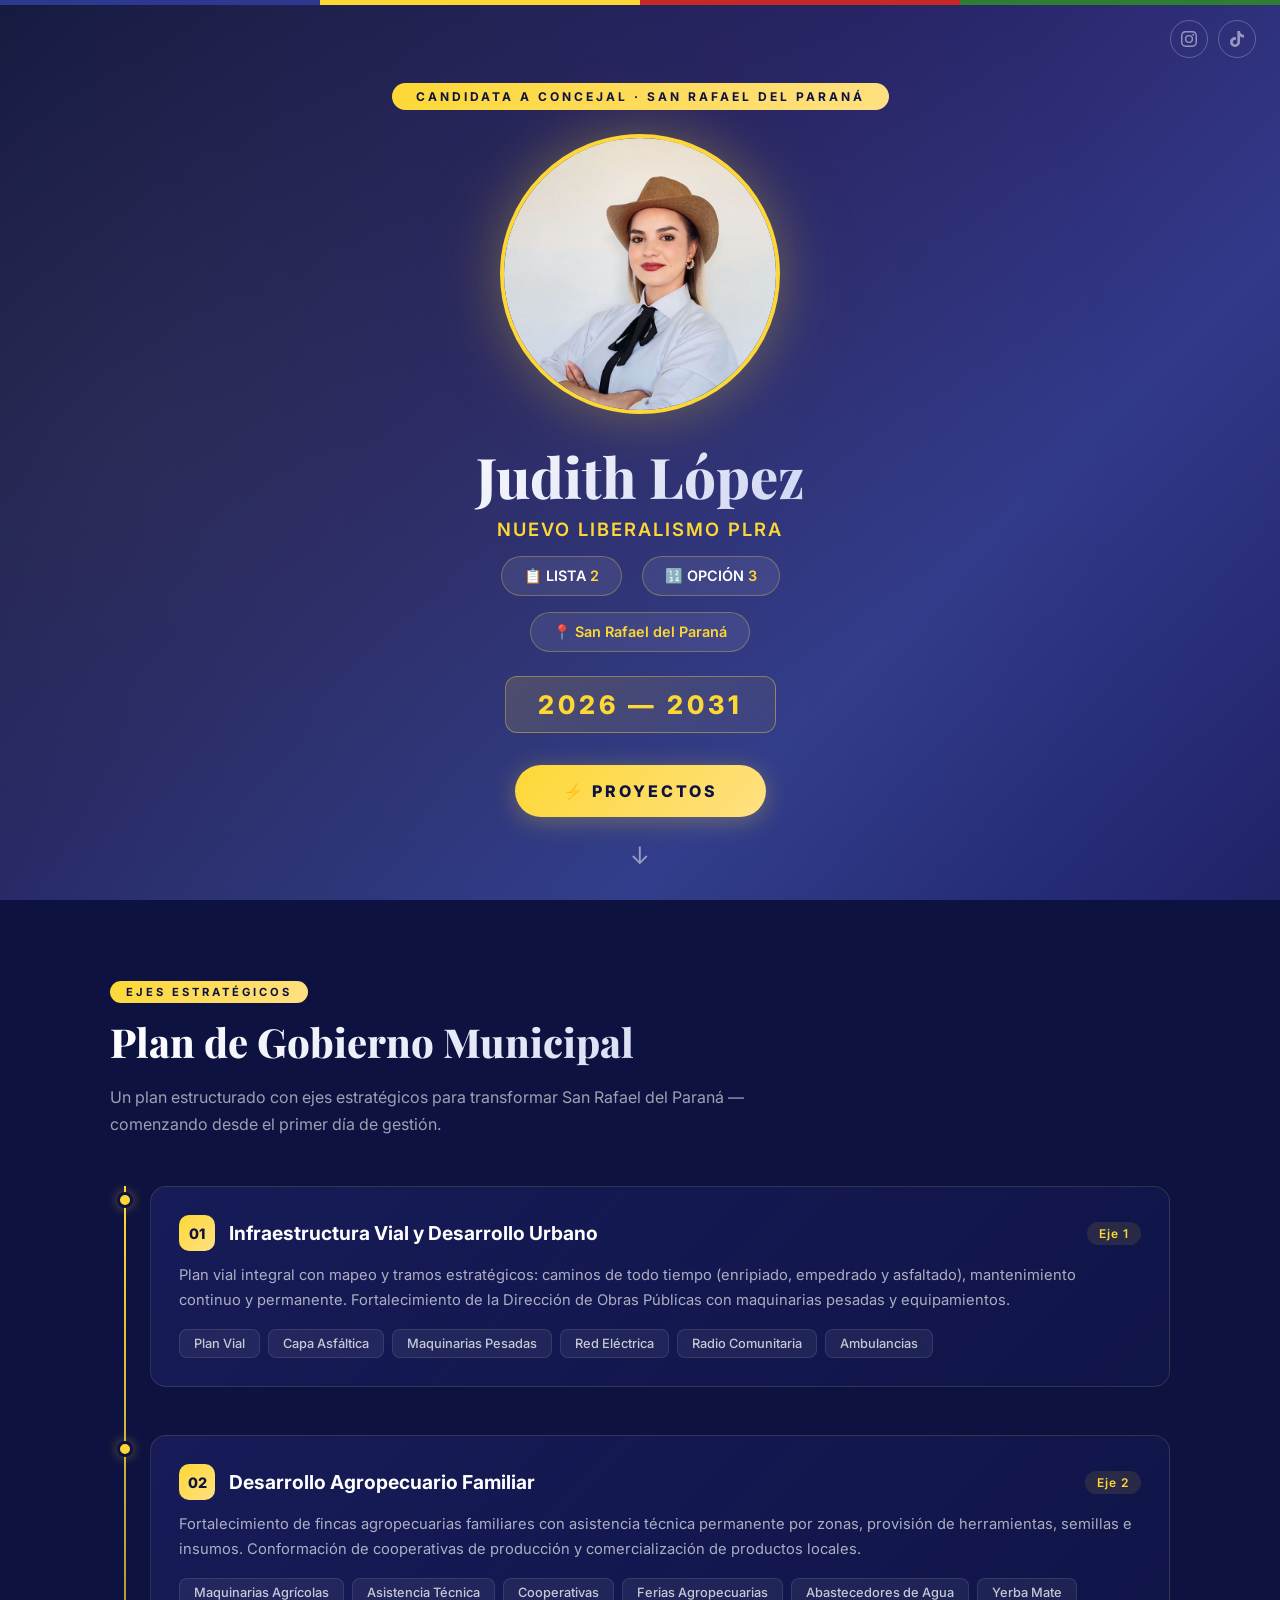
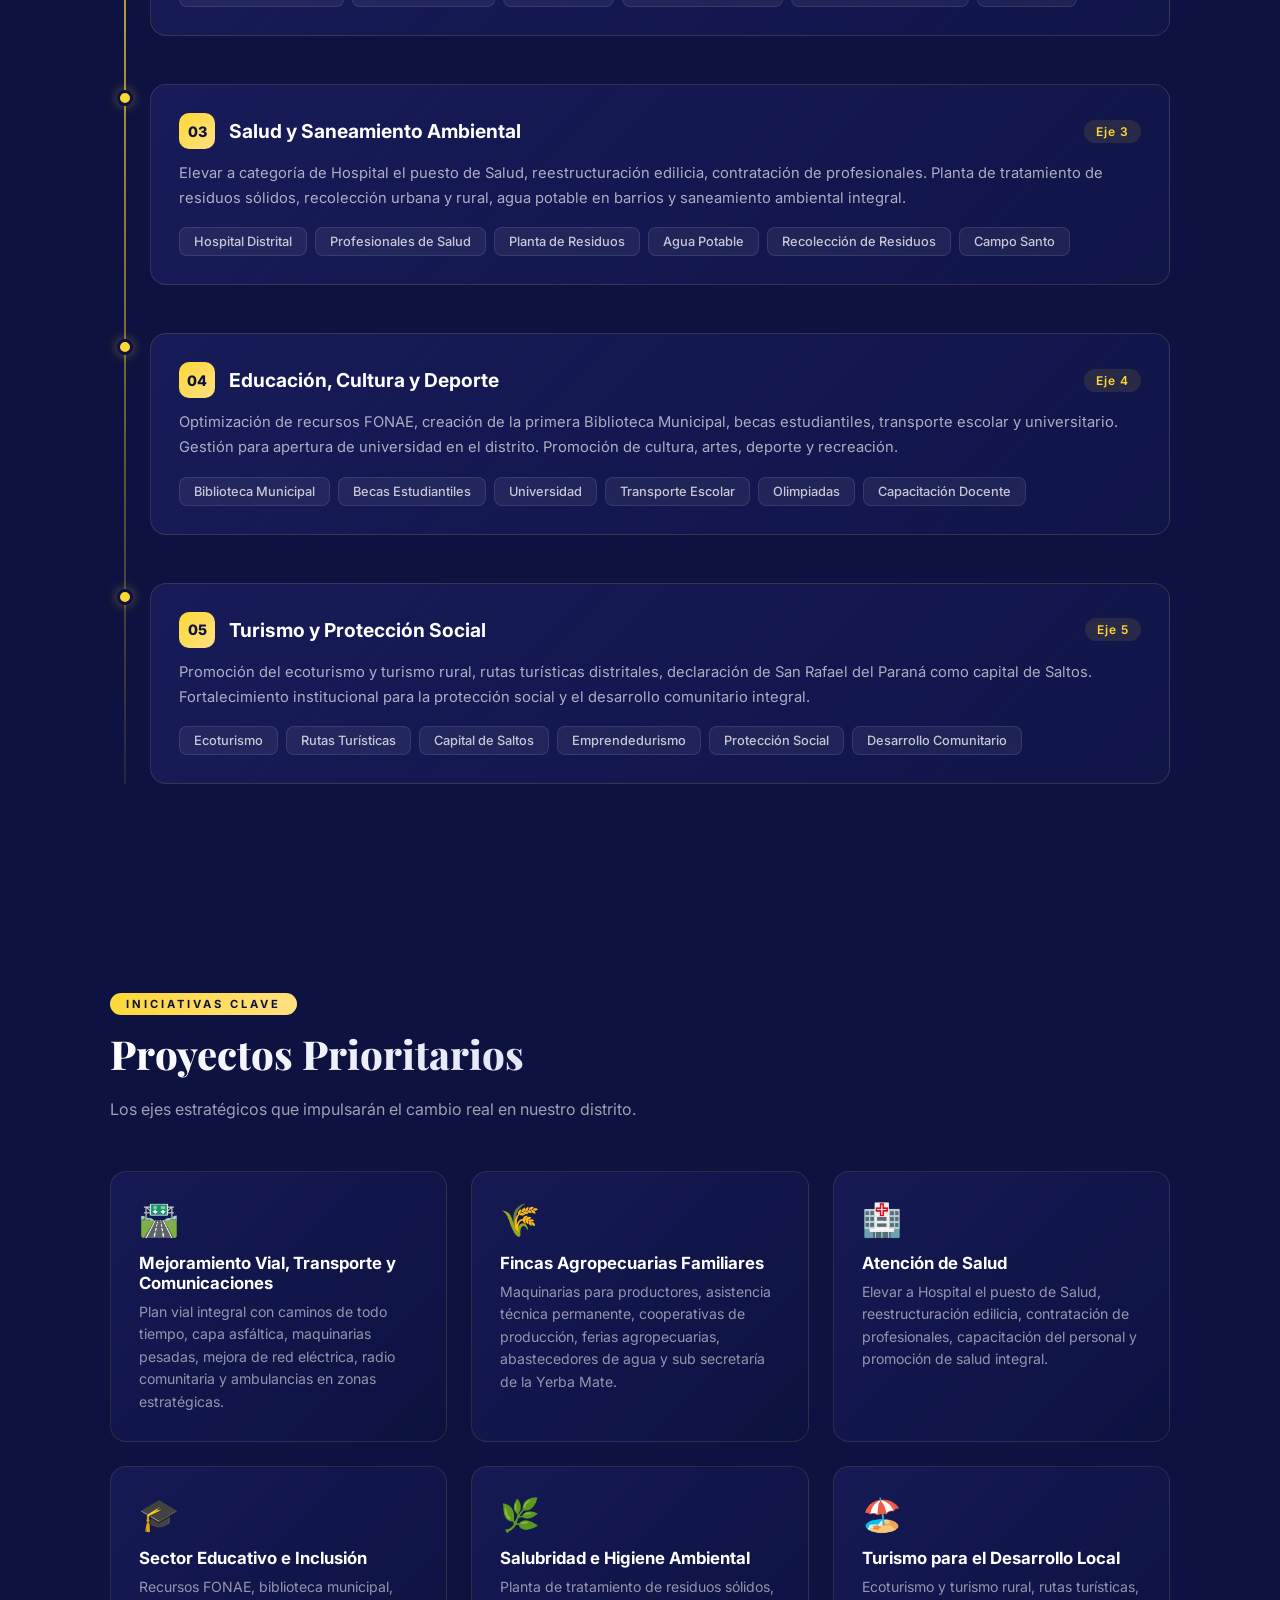
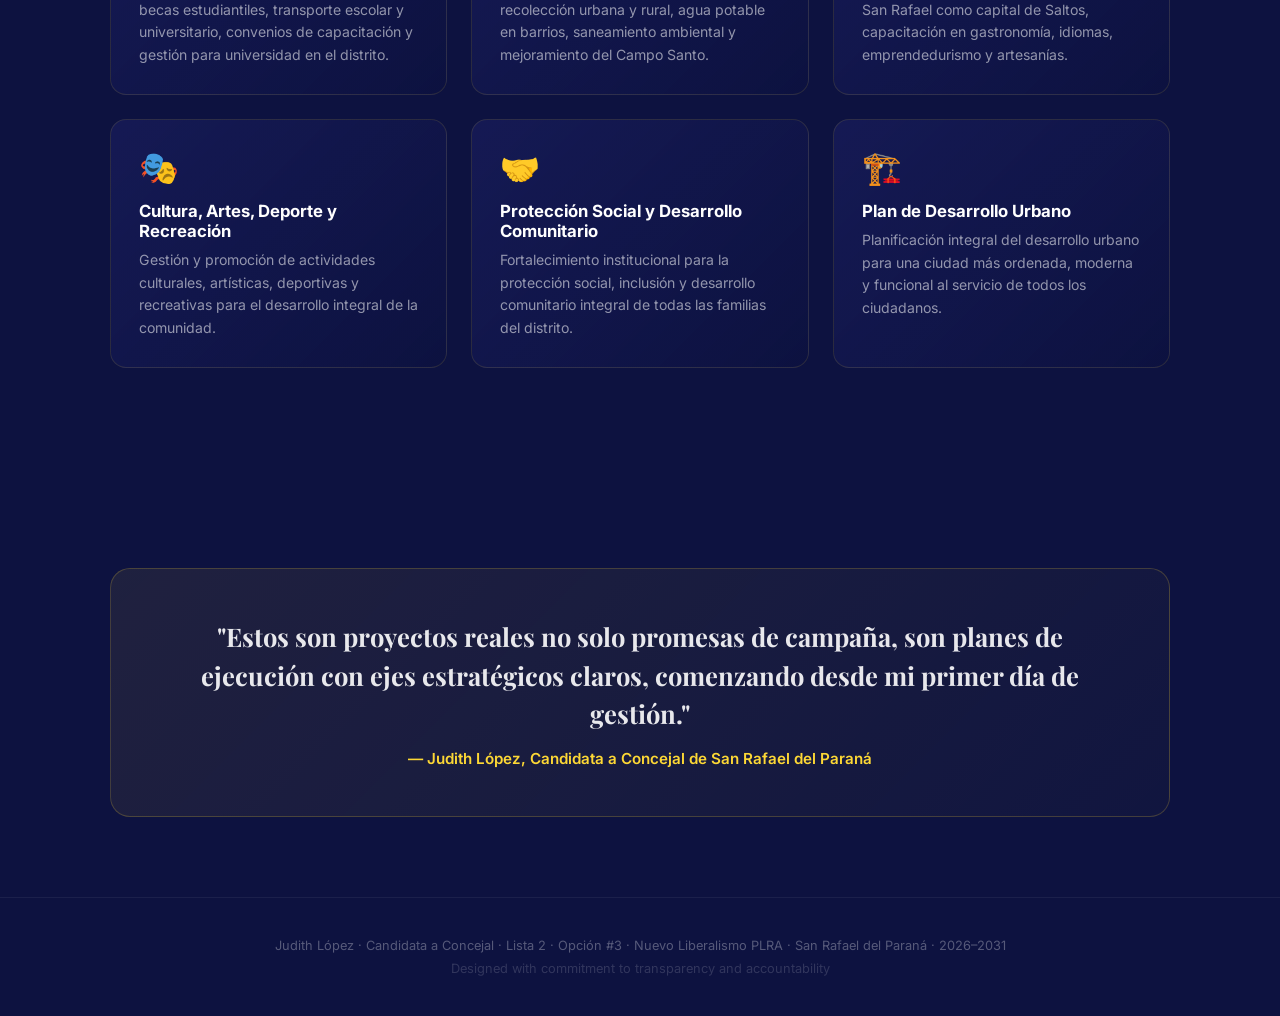
==== commit 18ef4c7f: "chore: Update description" ====
--- a/index.html
+++ b/index.html
@@ -46,8 +46,8 @@
       <p class="candidate-role">Nuevo Liberalismo PLRA</p>
 
       <div class="candidate-info">
-        <div class="info-chip">📋 LISTA <span>3</span></div>
-        <div class="info-chip">🔢 OPCIÓN <span>1</span></div>
+        <div class="info-chip">📋 LISTA <span>2</span></div>
+        <div class="info-chip">🔢 OPCIÓN <span>3</span></div>
       </div>
       <div class="candidate-info">
         <div class="info-chip">📍 <span>San Rafael del Paraná</span></div>
@@ -260,7 +260,7 @@
 
   <!-- FOOTER -->
   <div class="footer">
-    <p>Judith López · Candidata a Concejal · Lista 3 · Opción #1 · Nuevo Liberalismo PLRA · San Rafael del Paraná ·
+    <p>Judith López · Candidata a Concejal · Lista 2 · Opción #3 · Nuevo Liberalismo PLRA · San Rafael del Paraná ·
       2026–2031</p>
     <p style="margin-top:8px; opacity:0.5;">Designed with commitment to transparency and accountability</p>
   </div>
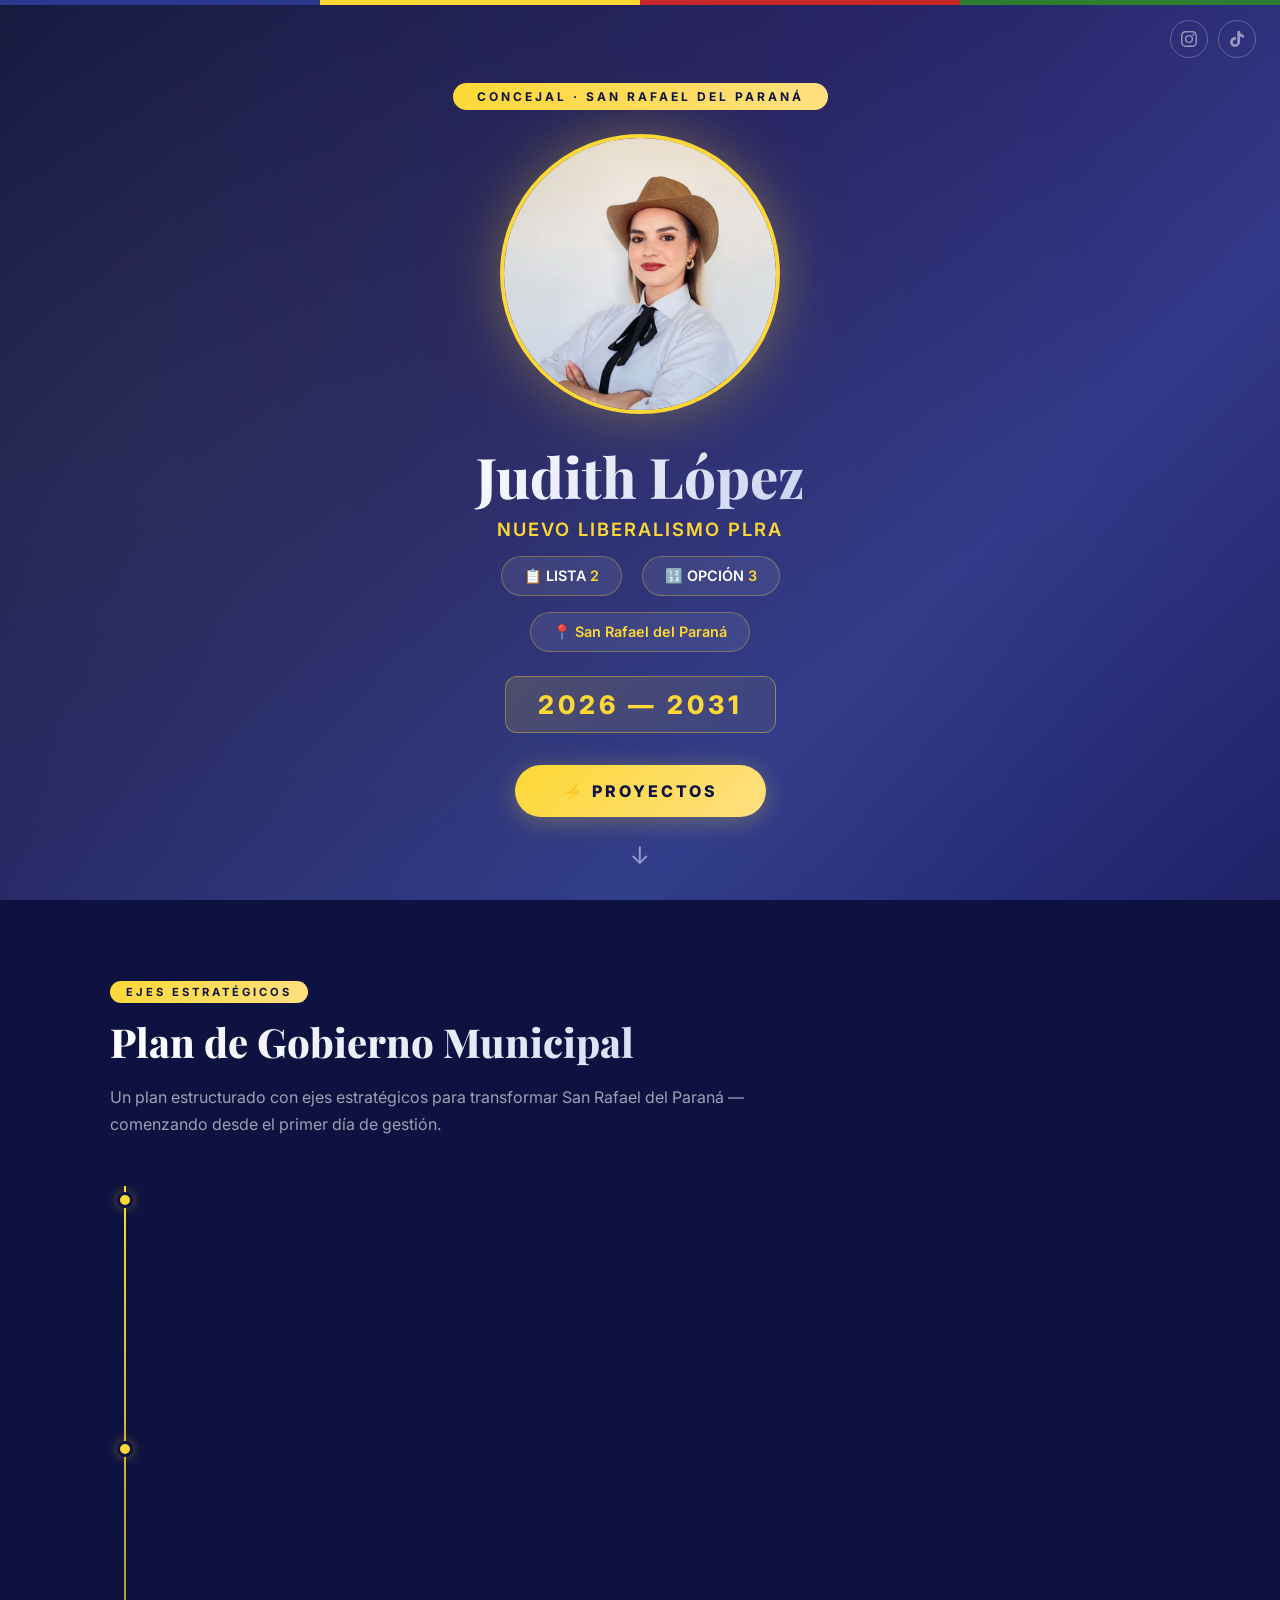
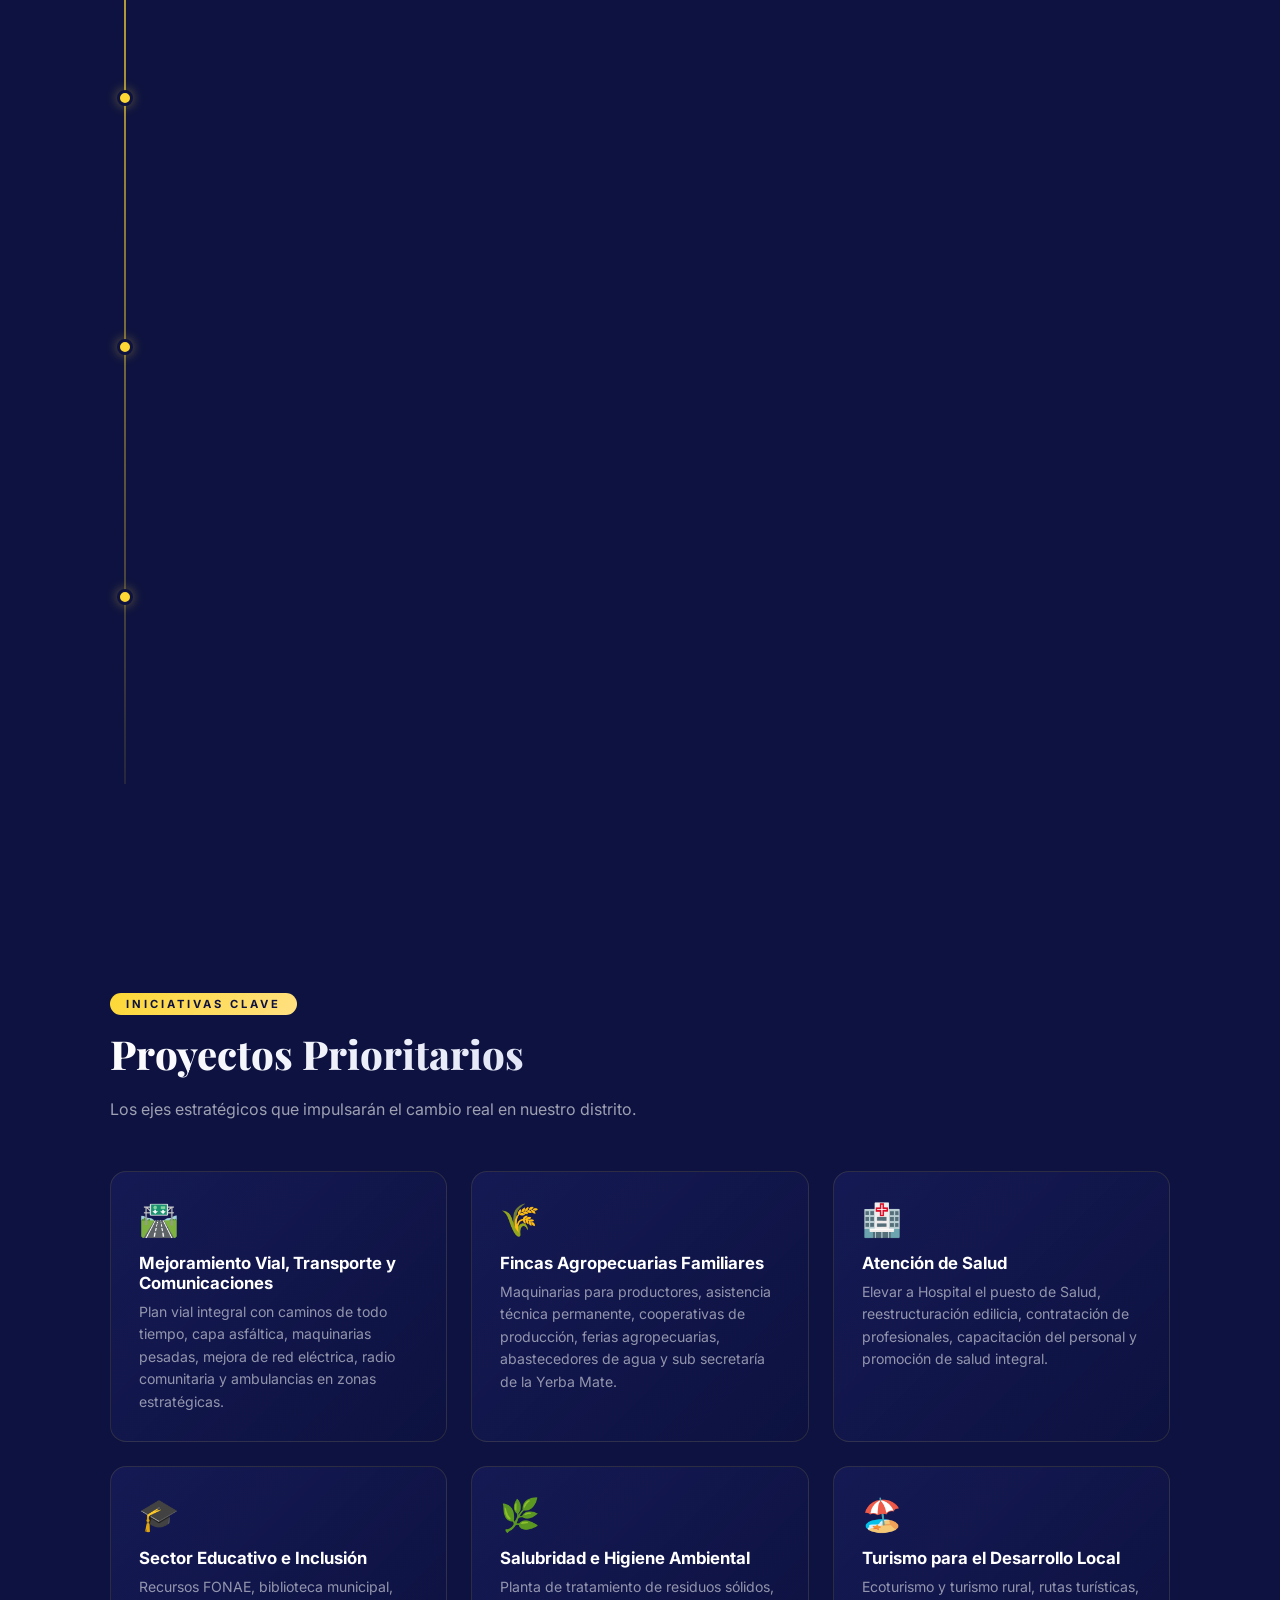
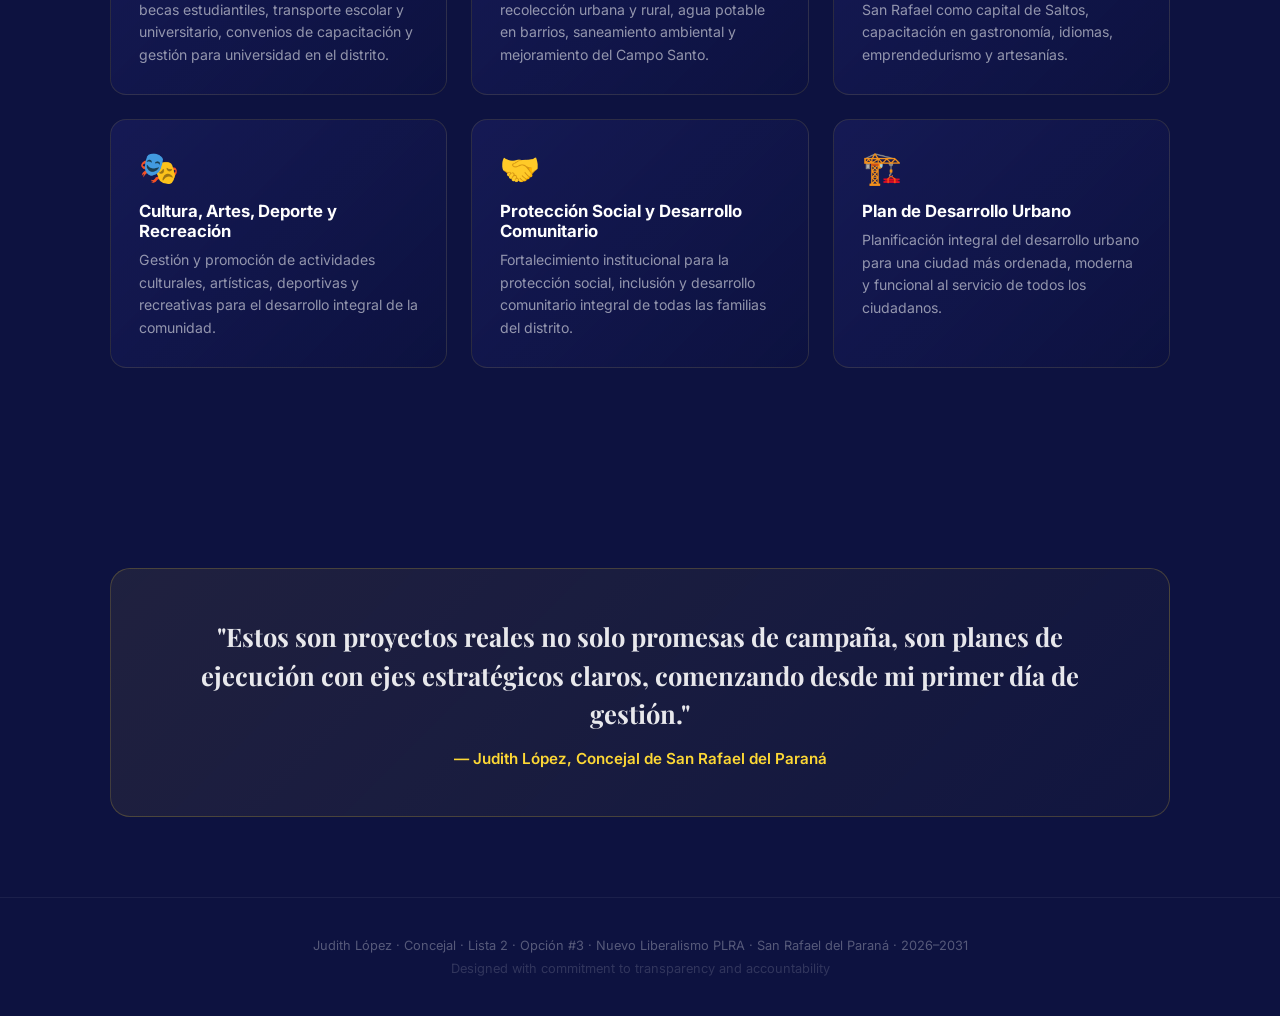
==== commit 5531b3f3: "chore: Update descriptions" ====
--- a/index.html
+++ b/index.html
@@ -4,7 +4,7 @@
 <head>
   <meta charset="UTF-8">
   <meta name="viewport" content="width=device-width, initial-scale=1.0">
-  <title>Judith López — Candidata a Concejal de San Rafael del Paraná 2026–2031</title>
+  <title>Judith López — Concejal de San Rafael del Paraná 2026–2031</title>
   <link rel="icon" href="favicon/favicon.ico" type="image/x-icon">
   <link rel="stylesheet" href="styles.css">
 </head>
@@ -40,7 +40,7 @@
       </a>
     </div>
     <div class="hero-content">
-      <div class="badge">Candidata a Concejal · San Rafael del Paraná</div>
+      <div class="badge">Concejal · San Rafael del Paraná</div>
       <div class="candidate-photo"><img src="judith.jpeg" alt="Judith López"></div>
       <h1 class="candidate-name">Judith López</h1>
       <p class="candidate-role">Nuevo Liberalismo PLRA</p>
@@ -254,13 +254,13 @@
     <div class="vision-box">
       <p class="quote">"Estos son proyectos reales no solo promesas de campaña, son planes de ejecución con ejes
         estratégicos claros, comenzando desde mi primer día de gestión."</p>
-      <p class="author">— Judith López, Candidata a Concejal de San Rafael del Paraná</p>
+      <p class="author">— Judith López, Concejal de San Rafael del Paraná</p>
     </div>
   </section>
 
   <!-- FOOTER -->
   <div class="footer">
-    <p>Judith López · Candidata a Concejal · Lista 2 · Opción #3 · Nuevo Liberalismo PLRA · San Rafael del Paraná ·
+    <p>Judith López · Concejal · Lista 2 · Opción #3 · Nuevo Liberalismo PLRA · San Rafael del Paraná ·
       2026–2031</p>
     <p style="margin-top:8px; opacity:0.5;">Designed with commitment to transparency and accountability</p>
   </div>
